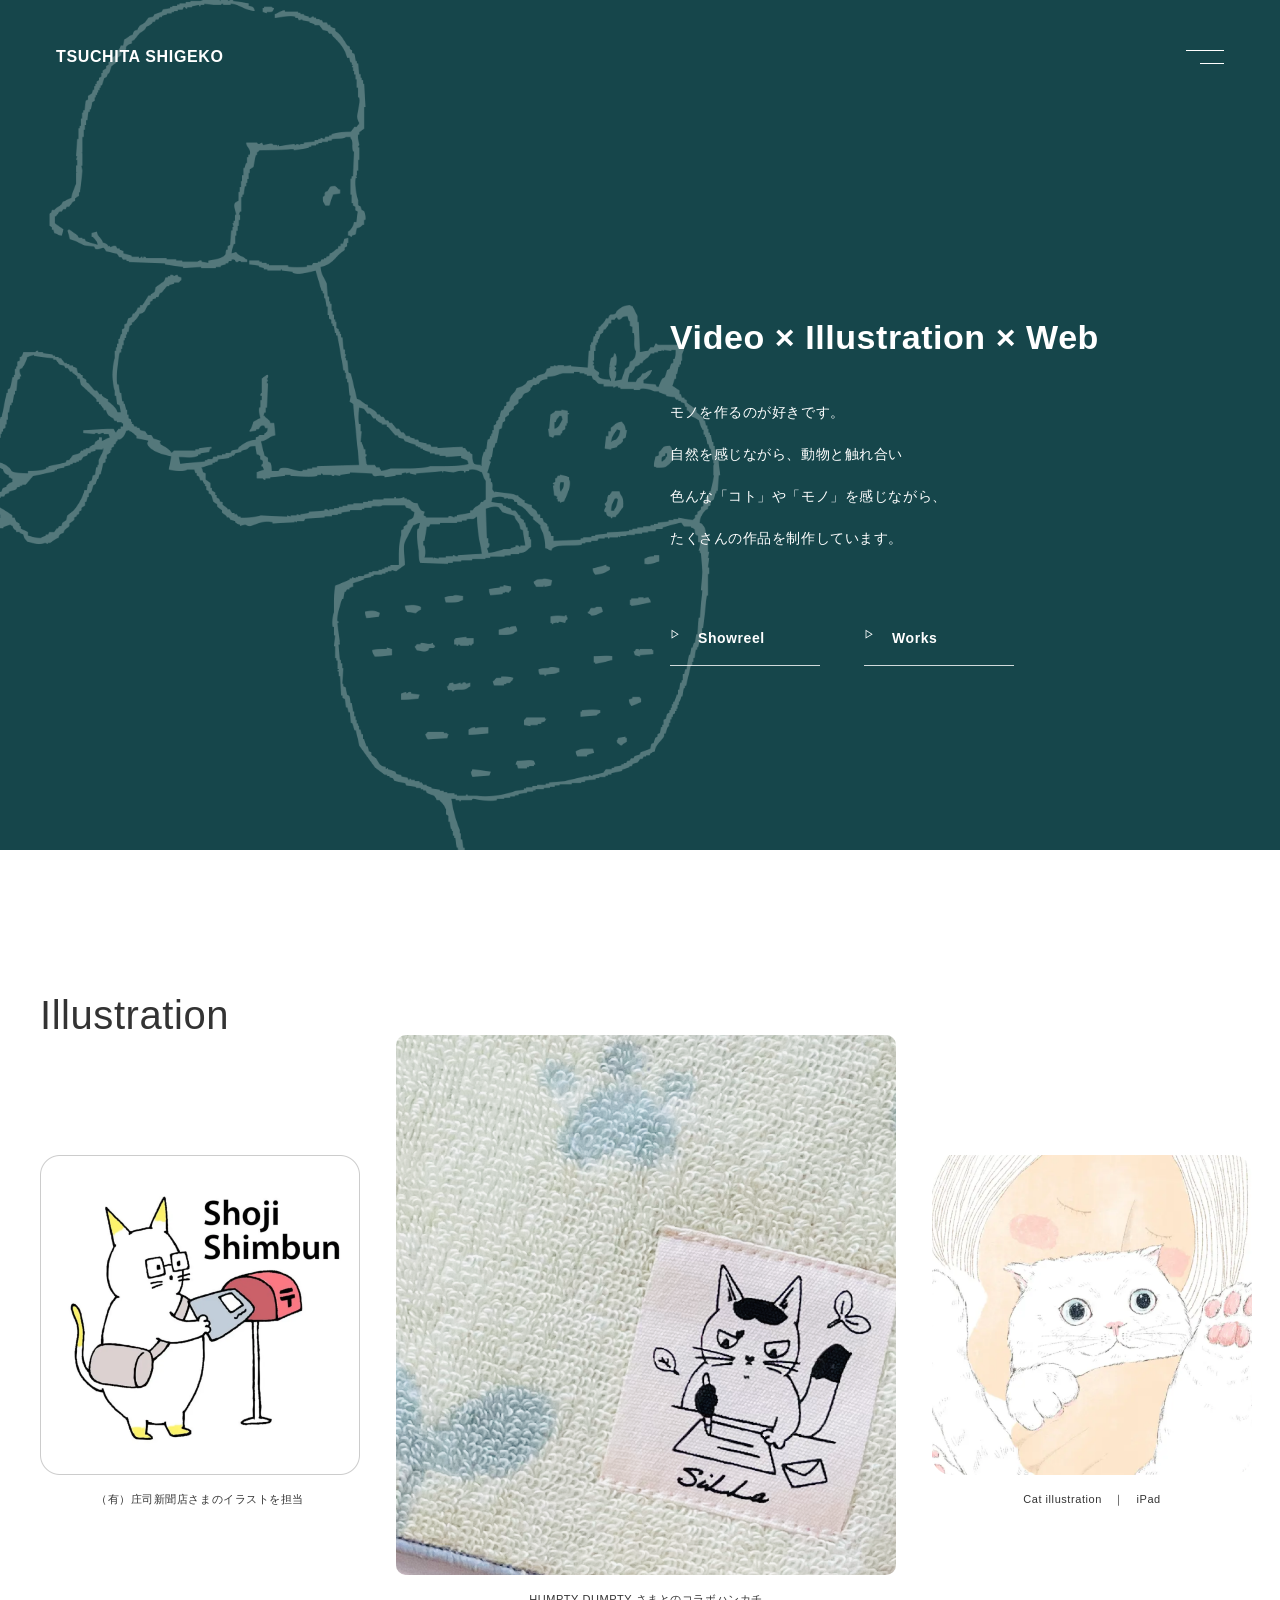
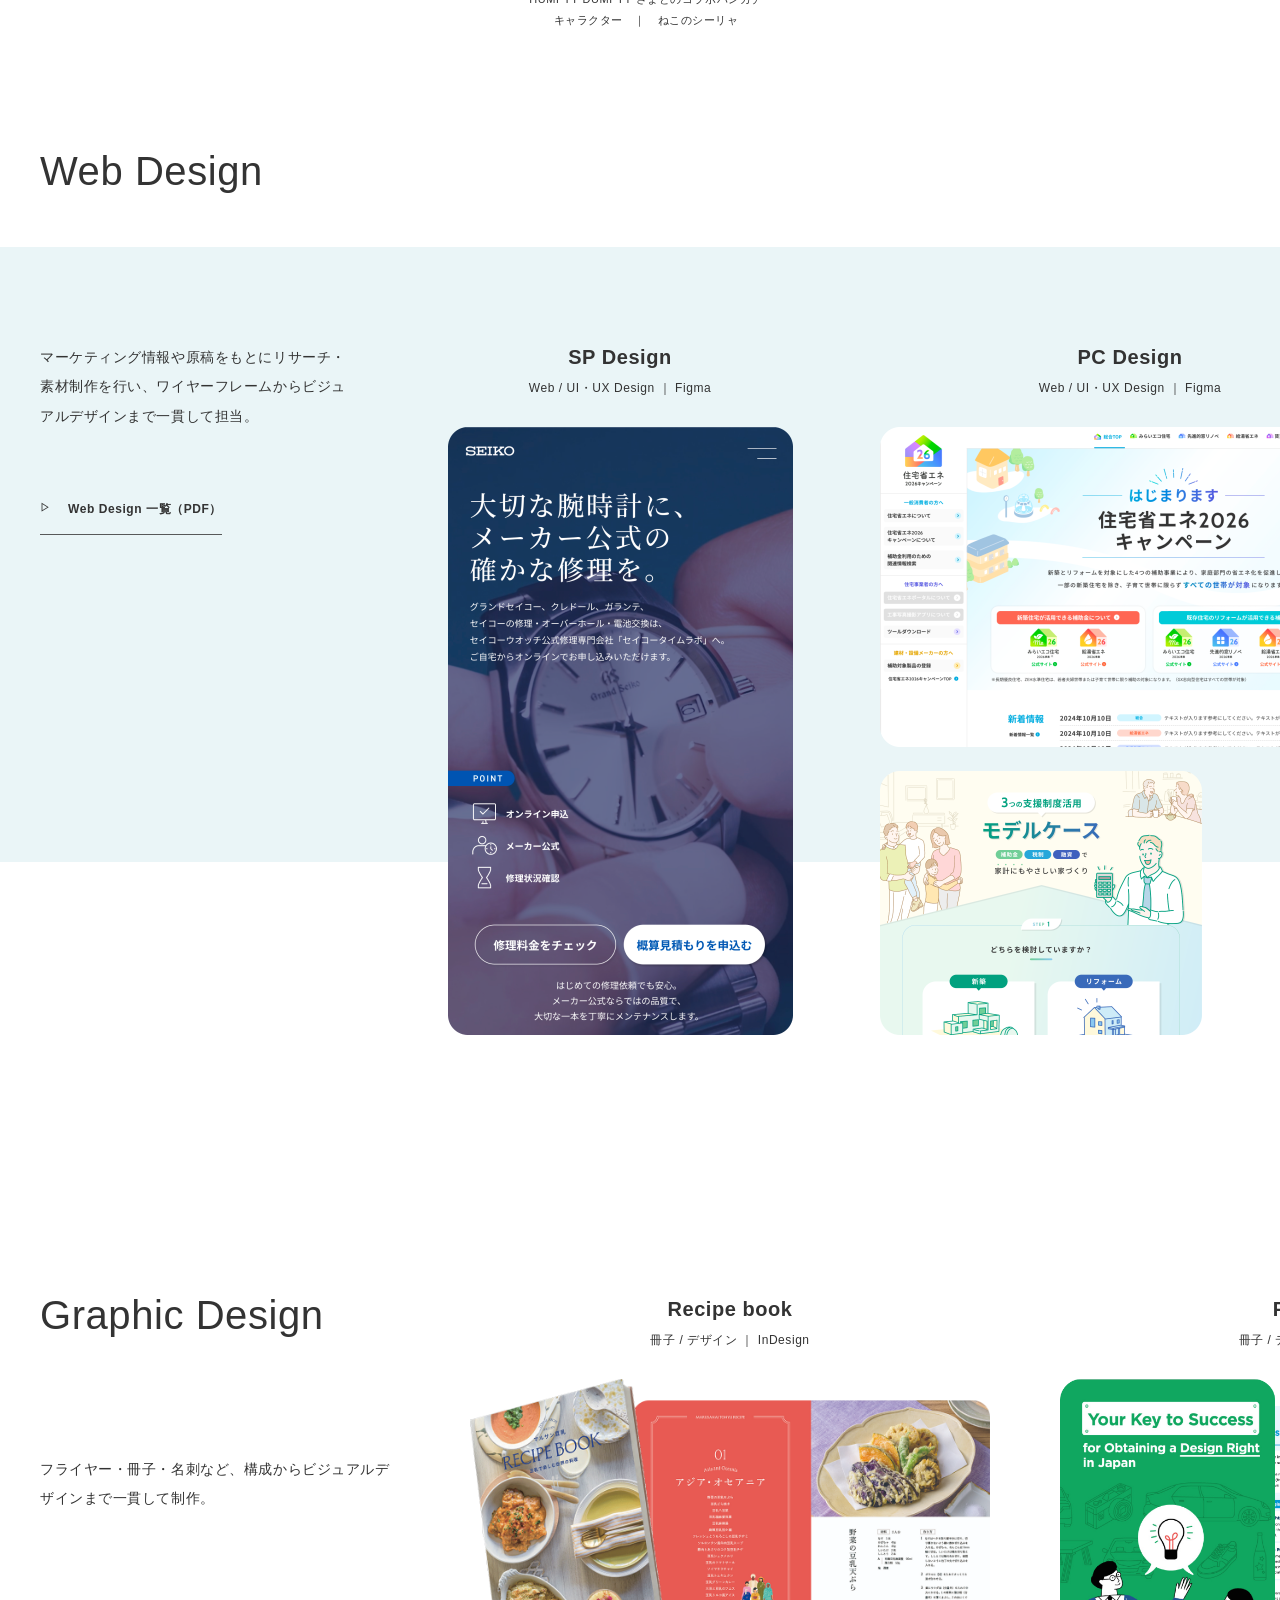
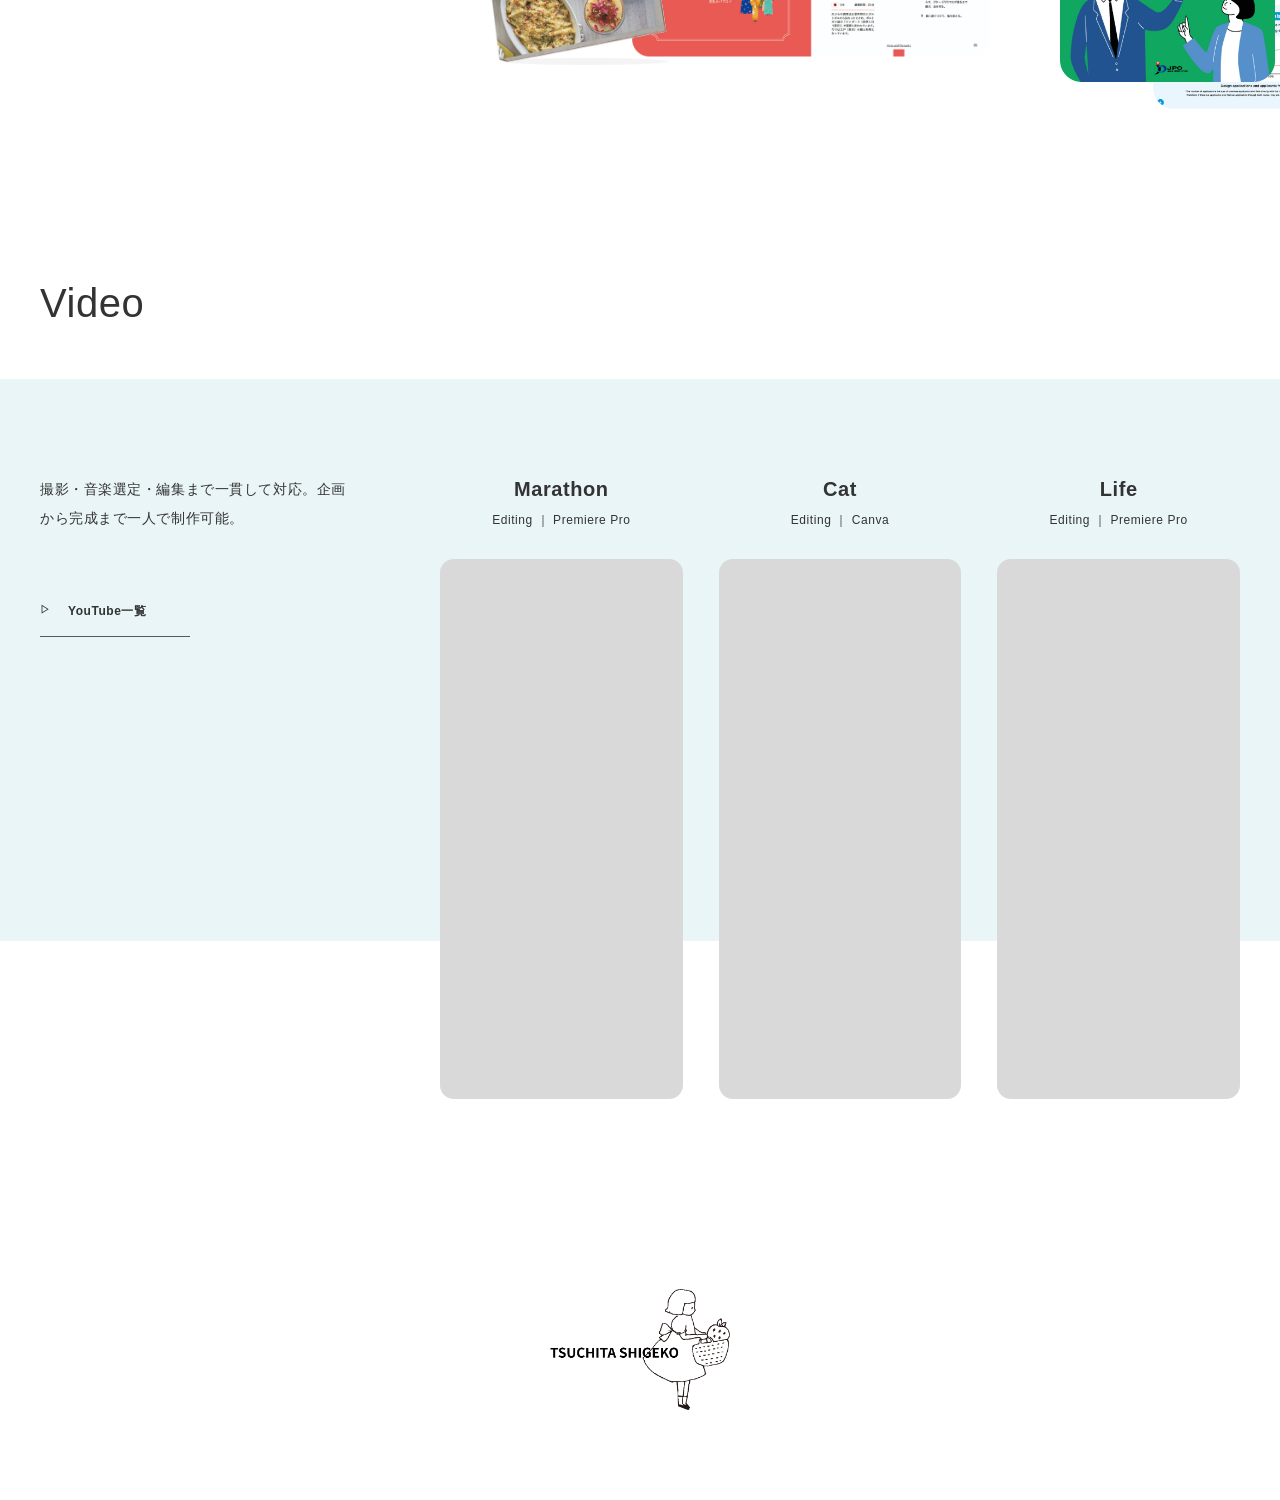
==== index.html @ 257ce5d1 "Update index.html" ====
<!doctype html>
<html lang="ja">
<head>
  <meta charset="utf-8">
  <meta name="viewport" content="width=device-width, initial-scale=1">
  <title>TSUCHITA SHIGEKO</title>
  <link rel="stylesheet" href="assets/css/style.css">
</head>
<body>
<header class="site-header">
  <a class="site-header__logo" href="index.html">TSUCHITA SHIGEKO</a>
  <button class="site-header__menu" type="button" aria-label="メニューを開く"><span></span><span></span></button>
</header>

<nav class="global-menu" aria-hidden="true">
  <button class="global-menu__close" type="button" aria-label="メニューを閉じる"></button>
  <ul class="global-menu__list">
    <li><a href="index.html">TOP</a></li>
    <li><a href="character.html">Character</a></li>
  </ul>
</nav>

<main>
  <section class="kv">
    <div class="kv__movie">
      <iframe src="https://www.youtube.com/embed/olH-cpOdniY?autoplay=1&mute=1&controls=0&playlist=olH-cpOdniY&loop=1&playsinline=1"
        title="background movie" allow="autoplay; encrypted-media; picture-in-picture" allowfullscreen loading="eager"></iframe>
    </div>
    <div class="kv__overlay"></div>
    <img class="kv__line-art" src="assets/img/top/kv-illustration.png" alt="">
    <div class="kv__content">
      <h1 class="kv__title">Video × Illustration × Web</h1>
      <p class="kv__text">モノを作るのが好きです。<br>自然を感じながら、動物と触れ合い<br>色んな「コト」や「モノ」を感じながら、<br>たくさんの作品を制作しています。</p>
      <div class="kv__links">
        <a class="text-link" href="https://youtu.be/olH-cpOdniY" target="_blank" rel="noopener">Showreel</a>
        <a class="text-link" href="#illustration">Works</a>
      </div>
    </div>
  </section>

  <section class="works works--illustration" id="illustration">
    <div class="works__inner">
      <h2 class="section-title">Illustration</h2>
      <div class="illust-slider">
        <article class="illust-card"><img src="assets/img/top/illust-01.png" alt=""><p>（有）庄司新聞店さまのイラストを担当</p></article>
        <article class="illust-card illust-card--large"><img src="assets/img/top/illust-02.png" alt=""><p>HUMPTY DUMPTY さまとのコラボハンカチ<br>キャラクター　｜　ねこのシーリャ</p></article>
        <article class="illust-card"><img src="assets/img/top/illust-03.png" alt=""><p>Cat illustration　｜　iPad</p></article>
        <article class="illust-card"><img src="assets/img/top/illust-04.png" alt=""><p>Package design　｜　アクリル絵の具</p></article>
      </div>
    </div>
  </section>

  <section class="works works--web">
    <div class="works__heading"><h2 class="section-title">Web Design</h2></div>
    <div class="works__body">
      <div class="works__body-inner works__body-inner--web">
        <div class="works__lead">
          <p>マーケティング情報や原稿をもとにリサーチ・素材制作を行い、ワイヤーフレームからビジュアルデザインまで一貫して担当。</p>
          <a class="pc text-link text-link--dark" href="assets/pdf/Portfolio.pdf" target="_blank">Web Design 一覧（PDF）</a>
        </div>
        <article class="web-card web-card--sp">
          <h3>SP Design</h3><p>Web / UI・UX Design ｜ Figma</p>
          <img src="assets/img/top/web-sp.png" alt="">
        </article>
        <article class="web-card web-card--pc">
          <h3>PC Design</h3><p>Web / UI・UX Design ｜ Figma</p>
          <img src="assets/img/top/web-pc.png" alt="">
        </article>
        <div class="sp"><a class="text-link text-link--dark" href="assets/pdf/Portfolio.pdf" target="_blank">Web Design 一覧</a></div>
      </div>
    </div>
  </section>

  <section class="works works--graphic">
    <div class="works__inner works__inner--graphic">
      <div class="works__lead">
        <h2 class="section-title">Graphic Design</h2>
        <p>フライヤー・冊子・名刺など、構成からビジュアルデザインまで一貫して制作。</p>
      </div>
      <article class="graphic-card"><h3>Recipe book</h3><p>冊子 / デザイン ｜ InDesign</p><img src="assets/img/top/graphic-01.png" alt=""></article>
      <article class="graphic-card"><h3>Pamphlet</h3><p>冊子 / デザイン ｜ Illustrator</p><img src="assets/img/top/graphic-02.png" alt=""></article>
    </div>
  </section>

  <section class="works works--video" id="video">
    <div class="works__heading"><h2 class="pc section-title">Video</h2></div>
    <div class="works__body">
      <h2 class="sp section-title">Video</h2>
      <div class="works__body-inner works__body-inner--video">
        <div class="works__lead">
          <p>撮影・音楽選定・編集まで一貫して対応。企画から完成まで一人で制作可能。</p>
          <a class="pc text-link text-link--dark" href="#">YouTube一覧</a>
        </div>
        <div class="video-slider">
          <article class="video-card"><h3>Marathon</h3><p>Editing ｜ Premiere Pro</p><iframe src="https://www.youtube.com/embed/Ekgq-7zPV-c" title="Marathon" allowfullscreen></iframe></article>
          <article class="video-card"><h3>Cat</h3><p>Editing ｜ Canva</p><iframe src="https://www.youtube.com/embed/Uhmp6E4ltWI" title="Cat" allowfullscreen></iframe></article>
          <article class="video-card"><h3>Life</h3><p>Editing ｜ Premiere Pro</p><iframe src="https://www.youtube.com/embed/oujcqgL7bvI" title="Life" allowfullscreen></iframe></article>
        </div>
        <div class="sp"><a class="text-link text-link--dark" href="https://www.youtube.com/channel/UCe-GQtwEpo4TZa8HiFABtzA" target="_blank">YouTube一覧</a></div>
      </div>
    </div>
  </section>
</main>

<footer class="site-footer"><img src="assets/img/top/footer-logo.png" alt="TSUCHITA SHIGEKO"></footer>
<script src="assets/js/main.js"></script>
</body>
</html>
---- assets/css/style.css ----
@charset "UTF-8";

:root {
  --deep: #17474c;
  --pale: #eaf5f7;
  --blue: #5c72bd;
  --text: #333;
  --font: "Helvetica Neue", Arial, "Hiragino Sans", "Yu Gothic", sans-serif;
}

h1, h2 {font-weight: 500;}
* { box-sizing: border-box; }
html { scroll-behavior: smooth; }
body { margin: 0; color: var(--text); font-family: var(--font); font-size: 14px; line-height: 1.9; letter-spacing: .04em; background: #fff; }
a { color: inherit; text-decoration: none; }
img { display: block; max-width: 100%; height: auto; }
.sp {display: none;}
br.sp {display: block;}

.site-header { position: fixed; z-index: 50; top: 42px; left: 56px; right: 56px; display: flex; justify-content: space-between; align-items: center; color: #fff; }
.site-header--dark { color: #111; }
.site-header__logo { font-weight: 700; font-size: 16px; letter-spacing: .04em; }
.site-header__menu { width: 38px; height: 22px; border: 0; padding: 0; background: transparent; color: inherit; cursor: pointer; }
.site-header__menu span { display: block; height: 1px; margin-left: auto; background: currentColor; }
.site-header__menu span:first-child { width: 38px; }
.site-header__menu span:last-child { width: 24px; margin-top: 12px; }

.global-menu { position: fixed; z-index: 100; inset: 0 0 0 auto; width: 360px; padding: 128px 0 0 78px; color: #fff; background: rgba(23,71,76,.92); transform: translateX(100%); transition: transform .35s ease; }
.global-menu.is-open { transform: translateX(0); }
.global-menu__close { position: absolute; top: 46px; right: 58px; width: 56px; height: 56px; border: 0; background: transparent; cursor: pointer; }
.global-menu__close::before, .global-menu__close::after { content: ""; position: absolute; top: 27px; left: 0; width: 70px; height: 1px; background: #fff; }
.global-menu__close::before { transform: rotate(45deg); }
.global-menu__close::after { transform: rotate(-45deg); }
.global-menu__list { list-style: none; padding: 0; margin: 0; }
.global-menu__list a { display: block; margin-bottom: 28px; font-size: 28px; font-weight: 700; }

/* TOP */
.kv { position: relative; height: 850px; overflow: hidden; color: #fff; background: var(--deep); }
.kv__movie, .kv__movie iframe { position: absolute; inset: 0; width: 100%; height: 100%; }
.kv__movie iframe { pointer-events: none; border: 0; transform: scale(1.18); }
.kv__overlay { position: absolute; inset: 0; background: rgba(23,71,76,.6); }
.kv__line-art { position: absolute; left: 0; top: 0; width: 57%; opacity: .68; }
.kv__content { position: absolute; top: 315px; right: 180px; width: 430px; }
.kv__title { margin: 0 0 32px; font-size: 34px; line-height: 1.3; font-weight: 700; }
.kv__text { margin: 0 0 66px; line-height: 3; }
.kv__links { display: flex; gap: 44px; }

.text-link { position: relative; display: inline-block; min-width: 150px; padding: 0 0 14px 28px; font-weight: 700; }
.text-link::before { content: "▷"; position: absolute; left: 0; top: 0; font-size: 10px; }
.text-link::after { content: ""; position: absolute; left: 0; bottom: 0; width: 100%; height: 1px; background: currentColor; opacity: .8; }
.text-link--dark { color: #333; font-size: 12px; }

.works__inner, .works__heading, .works__body-inner { width: min(1360px, calc(100% - 80px)); margin: 0 auto; }
.works--illustration { padding: 145px 0 120px; }
.section-title { margin: 0; font-size: 40px; line-height: 1; font-weight: 500;}
.illust-slider { display: grid; grid-template-columns: 320px 500px 320px 320px; gap: 36px; align-items: center; }
.illust-card img { width: 100%; border-radius: 10px; }
.illust-card p { margin: 14px 0 0; font-size: 11px; text-align: center; }
.illust-card--large img { aspect-ratio: 1 / 1.08; object-fit: cover; }

.works--web, .works--video { padding: 0 0 120px; background: #fff; }
.works__heading { padding-bottom: 56px; }
.works__heading .section-title { margin: 0; text-align: left; }
.works--web .works__body, .works--video .works__body { background: linear-gradient(to bottom, var(--pale) 0 78%, #fff 78% 100%); padding: 96px 0 0; }
.works__body-inner--web { display: grid; grid-template-columns: 320px 360px 500px; gap: 80px; align-items: start; }
.works__body-inner--video { display: grid; grid-template-columns: 320px 1fr; gap: 80px; align-items: start; }
.works__lead p { margin: 0 0 64px; font-size: 14px; line-height: 2.1; }
.web-card, .video-card, .graphic-card { text-align: center; }
.web-card h3, .video-card h3, .graphic-card h3 { margin: 0 0 8px; font-size: 20px; line-height: 1.4; }
.web-card p, .video-card p, .graphic-card p { margin: 0 0 30px; font-size: 12px; line-height: 1.5; }
.web-card img { display: block; margin: 0 auto; border-radius: 10px; }
.web-card--sp img { width: 345px; }
.web-card--pc img { width: 520px; }

.works--graphic { padding: 140px 0 140px; background: #fff; }
.works__inner--graphic { display: grid; grid-template-columns: 360px 520px 520px; gap: 70px; align-items: start; }
.works--graphic .works__lead .section-title { margin: 0 0 120px; text-align: left; }
.graphic-card img { width: 520px; margin: 0 auto 34px; }

.video-slider { display: grid; grid-template-columns: repeat(3, 1fr); gap: 36px; }
.video-card iframe { display: block; width: 100%; height: 540px; border: 0; border-radius: 14px; background: #d9d9d9; }
.site-footer { padding: 70px 0 90px; text-align: center; }
.site-footer img { width: 180px; margin: 0 auto; }

/* CHARACTER */
.character-hero { width: 100%; background: var(--pale); border-radius: 0 0 56px 56px; overflow: hidden; }
.character-hero__inner { position: relative; width: min(1360px, calc(100% - 80px)); height: 880px; margin: 0 auto; }
.character-hero__title { position: absolute; left: 20%; top: 255px; z-index: 2; color: #5c72bd; }
.character-hero__jp { margin: 0; font-size: 70px; line-height: 1.15; font-weight: 500; letter-spacing: .12em; }
.character-hero__en { margin: 26px 0 0; font-size: 12px; letter-spacing: .5em; }
.character-hero__image { position: absolute; right: 12%; bottom: 130px; width: min(625px, 52vw); max-width: none; }

.breadcrumb { width: min(1360px, calc(100% - 160px)); margin: 22px auto 96px; font-size: 10px; color: #6b7fc6; }
.breadcrumb a::after { content: "/"; margin: 0 12px; color: #aaa; }

.character-section__inner { position: relative; width: min(1040px, calc(100% - 160px)); margin: 0 auto; }
.character-section__heading span, .character-story span { display: block; margin-bottom: 28px; color: #5f74c5; font-size: 13px; font-weight: 700; letter-spacing: .26em;}
.character-section__heading h1, .character-section__heading h2, .character-story h2 { margin: 0; font-size: 44px; line-height: 1.5; }

.character-section--coffee { position: relative; padding: 0; background: linear-gradient(to bottom, #fff 0 300px, var(--pale) 300px 100%); border-radius: 0 0 0 56px; }
.character-section--coffee .character-section__inner { display: grid; grid-template-columns: 260px 1fr 160px; column-gap: 40px; align-items: start; }
.character-section--coffee .character-section__heading { grid-column: 1 / 2; }
.character-section--coffee .character-section__body { grid-column: 2 / 3; margin: 54px 0 0; font-size: 12px; }
.character-section__mini { grid-column: 3 / 4; width: 130px; margin-top: 24px; }
.character-movie { grid-column: 2 / 3; width: 100%; height: 330px; margin-top: 52px; background: #d9d9d9; }
.character-movie iframe { display: block; width: 100%; height: 100%; border: 0; }
.character-section--coffee::before, .character-section--coffee::after { content: ""; position: absolute; z-index: 1; background-repeat: no-repeat; background-size: contain; background-position: center; pointer-events: none; }
.character-section--coffee::before { left: calc(50% - 520px); top: 510px; width: 150px; height: 220px; background-image: url("../img/character/picture-book-left.png"); }
.character-section--coffee::after { right: calc(50% - 520px); top: 390px; width: 180px; height: 180px; background-image: url("../img/character/picture-book-right.png"); }
.button-row { grid-column: 2 / 3; display: flex; gap: 14px; justify-content: center; margin-top: 50px; }
.button { display: inline-flex; justify-content: center; align-items: center; min-width: 200px; height: 50px; border-radius: 30px; background: var(--blue); color: #fff; font-size: 18px; font-weight: 700; }
.button--outline { background: #fff; border: 1px solid var(--blue); color: var(--blue); }
.sns-grid { grid-column: 1 / 4; display: flex; justify-content: center; gap: 26px; margin-top: 116px; padding-bottom: 110px; }
.sns-grid a { width: 150px; }
.sns-grid span { display: block; margin-bottom: 8px; color: #5f74c5; font-size: 11px; font-weight: 700; }
.sns-grid img { border-radius: 8px; }

.character-section--product { width: 100%; padding: 220px 0 0; background: linear-gradient(to bottom, var(--pale) 0 75%, #fff 75% 100%); border-radius: 56px 0 0 56px; overflow: hidden; }
.character-section__inner--product { width: min(1360px, calc(100% - 80px)); max-width: none; display: grid; grid-template-columns: 260px 300px minmax(520px, 1fr); column-gap: 56px; align-items: start; }
.character-section--product .character-section__heading { grid-column: 1 / 2; }
.character-section--product .character-section__body { grid-column: 2 / 3; margin: 54px 0 0; font-size: 16px; line-height: 2.35;}
.product-main { grid-column: 3 / 4; grid-row: 1 / 5; width: calc(80% + 40px); max-width: none; justify-self: end; border-radius: 16px 0 0 16px; }
.product-thumbs { grid-column: 1 / 3; display: flex; gap: 28px; margin-top: 82px; }
.product-thumbs img { width: 300px; border-radius: 14px; }
.character-section--product .button { grid-column: 1 / 3; justify-self: center; margin-top: 36px; }

.character-story { width: 100%; padding: 250px 0 0; overflow: hidden; }
.character-story__inner { width: min(1020px, calc(100% - 160px)); margin: 0 auto; display: grid; grid-template-columns: 1fr 520px; gap: 60px; align-items: center; }
.character-story h3 { margin: 80px 0 10px; color: #5f74c5; font-size: 22px; line-height: 1.8; letter-spacing: 0.2em; font-weight: 500;}
.character-story p { font-size: 16px; line-height: 2.5; letter-spacing: 0.1em; font-weight: 300;}
.story-gallery { width: calc(100% - 48px); margin: 260px auto 0; display: grid; grid-template-columns: repeat(2, 1fr); gap: 18px; }
.story-gallery__item--calendar, .story-gallery__item--bag { grid-column: auto; grid-row: auto; border-radius: 14px; }
.story-gallery__item--bread { grid-column: 1 / 3; grid-row: auto; border-radius: 0; }
.story-gallery__item--cafe { grid-column: 1 / 3; grid-row: auto; border-radius: 0 14px 14px 0; }
.story-bottom { width: calc(100% - 48px); margin: -20px auto 0; padding: 88px 0 70px; background: var(--pale); }
.story-bottom img { width: 120px; }

@media (max-width: 767px) {
  .sp {
    display: block;
    width: 44%;
    margin: 0 auto;
  }
  br.sp {
    display: none;
  }
  .pc {display: none;}
  body { font-size: 13px; }
  .site-header { top: 24px; left: 20px; right: 20px; }
  .site-header__logo { font-size: 10px; }
  .site-header__menu { width: 24px; }
  .site-header__menu span:first-child { width: 24px; }
  .site-header__menu span:last-child { width: 16px; margin-top: 8px; }
  .global-menu { width: 100%; padding: 120px 0 0 42px; background: #789899; }
  .global-menu__close { top: 24px; right: 32px; }

  .kv { height: 568px; }
  .kv__movie iframe { transform: scale(2.8); }
  .kv__line-art { top: auto; bottom: -50px; left: 0px; width: 50%; }
  .kv__content { top: 140px; right: 0; left: 0px; width: calc(100% - 80px); margin: 0 auto;}
  .kv__title { font-size: 19px; margin-bottom: 26px; text-align: center;}
  .kv__text { font-size: 11px; line-height: 2.6; margin-bottom: 26px; text-align: center;}
  .kv__links { gap: 36px; }
  .text-link { width: 100%; font-size: 14px; margin: 0 auto;}
  .text-link::after { width: 100%; }
  .text-link::before { content: "▷"; position: absolute; left: 0; top: 6px; font-size: 10px; }
  .kv__links .text-link { width: 90%; }

  .works__inner, .works__heading, .works__body-inner { width: calc(100% - 48px); }
  .works__heading {padding-bottom: 26px;}
  .works--illustration { padding: 70px 0 80px; }
  .section-title { margin-bottom: 42px; font-size: 32px; text-align: center; }
  .illust-slider, .video-slider { display: flex; gap: 20px; overflow-x: auto; scroll-snap-type: x mandatory; padding-bottom: 50px; }
  .illust-card, .video-card { flex: 0 0 170px; scroll-snap-align: center; }
  .illust-card--large { flex-basis: 250px; }
  .works--web, .works--video { padding: 0 0 10px; }
  .works--web .works__body, .works--video .works__body { background: var(--pale); padding: 40px 0 70px; }
  .works__body-inner--web, .works__body-inner--video, .works__inner--graphic { display: block; }
  .works__heading .section-title, .works--graphic .works__lead .section-title { text-align: center; }
  .works--graphic .works__lead .section-title {margin:0 0 28px 0px;}
  .works--graphic { padding: 80px 0 60px;}
  .works__lead { text-align: center; margin-bottom: 42px; }
  .works__lead p, .works works--graphic .works__lead p { width: 90%; margin: 0 auto 50px; text-align: left; font-size: 14px; font-weight: 300;}
  .web-card, .graphic-card { margin-bottom: 46px; }
  .web-card p, .video-card p, .graphic-card p { margin: 0 0 20px;}
  .web-card h3, .video-card h3 { font-size: 20px; }
  .web-card p, .video-card p { margin-bottom: 20px; font-size: 14px; }
  .web-card--sp img, .web-card--pc img, .graphic-card img { width: min(300px, 100%); }
  .video-card iframe { height: 300px; }
  .site-footer { padding: 20px 0; }

  .character-hero { border-radius: 0 0 24px 24px; }
  .character-hero__inner { width: 100%; height: 400px; padding: 72px 22px 28px; }
  .character-hero__title { left: 10%; top: 130px; }
  .character-hero__jp { font-size: 34px; }
  .character-hero__en { margin-top: 14px; font-size: 8px; }
  .character-hero__image { right: 6%; bottom: 36px; width: 70%; }
  .breadcrumb { display: none; }

  .character-section__inner, .character-story__inner { width: calc(100% - 48px); }
  .character-section--coffee { padding: 66px 0 0; background: linear-gradient(to bottom, #fff 0 320px, var(--pale) 320px 100%); border-radius: 0 0 0 26px; }
  .character-section--coffee .character-section__inner { display: block; }
  .character-section--coffee::before, .character-section--coffee::after, .character-section__mini { display: none; }
  .character-section__heading h1, .character-section__heading h2, .character-story h2 { font-size: 44px; line-height: 1.25; letter-spacing: .08em;}
  .character-section--coffee .character-section__body { margin: 24px 0 30px; }
  .character-movie { width: 100%; height: 210px; margin-top: 28px; }
  .button-row { margin-top: 18px; }
  .sns-grid { display: grid; grid-template-columns: repeat(2, 1fr); gap: 18px; margin-top: 62px; padding-bottom: 70px; }
  .sns-grid a { width: auto; }

  .character-section--product {padding: 0; border-radius: 0 0 0px 26px; background: linear-gradient(to bottom, var(--pale) 0 80%, #fff 80% 100%); }
  .character-section--product .button {display: block; margin: 30px auto; text-align: center; line-height: 50px; width: 70%;}
  .character-section__inner--product { width: calc(100% - 48px); display: block; }
  .product-main { width: calc(90% + 24px); margin: 28px -40px 24px auto; border-radius: 14px 0 0 14px; }
  .product-thumbs { display: grid; grid-template-columns: repeat(2, 1fr); gap: 16px; margin-top: 24px; }
  .product-thumbs img { width: 100%; }

  .character-story { padding-top: 80px; }
  .character-story h3 { font-size: 16px; margin: 40px 0 10px;}
  .character-story p { font-size: 13px; line-height: 2.5; letter-spacing: 0.1em; font-weight: 300;}
  .character-story__inner { display: block; }
  .character-story__inner img { margin-top: 40px; }
  .story-gallery { width: calc(85% - 48px); margin: 60px auto 0; display: grid; grid-template-columns: repeat(2, 1fr); gap: 18px; }
  .story-gallery__item--calendar, .story-gallery__item--bag { grid-column: auto; grid-row: auto; border-radius: 14px; }
  .story-gallery__item--bread { grid-column: 1 / 3; grid-row: auto; border-radius: 0; }
  .story-gallery__item--cafe { grid-column: 1 / 3; grid-row: auto; border-radius: 0 14px 14px 0; }
  .story-bottom { width: calc(100% - 48px); margin: 60px auto 0 auto; padding: 10px 0 10px; background: var(--pale); }
  .story-bottom img { width: 160px; }
}


/* =========================================================
   PICTURE BOOK FULL FIX - MUST BE AT END
   grid不使用 / PC指定：動画910px・左240px・右300px・上260px
   ========================================================= */

.character-section--coffee {
  position: relative !important;
  padding: 0 !important;
  background: linear-gradient(to bottom, #fff 0 480px, var(--pale) 480px 100%) !important;
  overflow: hidden !important;
  border-radius: 0 !important;
}

.picture-book {
  position: relative;
  width: 100%;
  min-height: 1010px;
}

.picture-book__head {
  position: relative;
  width: min(1120px, calc(100% - 80px));
  height: 290px;
  margin: 0 auto;
}

.picture-book__title-block {
  position: absolute;
  left: 0;
  top: 0;
}

.picture-book__label {
  display: block;
  margin-bottom: 38px;
  color: #5f74c5;
  font-size: 13px;
  font-weight: 700;
  line-height: 1;
  letter-spacing: .26em;
}

.picture-book__title {
  margin: 0;
  font-size: 44px;
  line-height: 1.25;
  letter-spacing: .08em;
}

.picture-book__text {
  position: absolute;
  left: 340px;
  top: 62px;
  margin: 0;
  font-size: 16px;
  line-height: 2.35;
  letter-spacing: .06em;
}

.picture-book__mini {
  position: absolute;
  right: 0;
  top: -72px;
  width: 260px;
  max-width: none;
}

.picture-book__body {
  position: relative;
  width: 100%;
  height: 610px;
}

.picture-book__movie {
  position: absolute;
  left: 50%;
  top: 0;
  width: 910px;
  height: 500px;
  transform: translateX(-50%);
  background: #d9d9d9;
  z-index: 2;
}

.picture-book__movie iframe {
  display: block;
  width: 100%;
  height: 100%;
  border: 0;
  background: #d9d9d9;
}

.picture-book__cover {
  position: absolute;
  left: calc(45% - 675px);
  top: 330px;
  width: 240px;
  max-width: none;
  z-index: 3;
  border-radius: 10px;
}

.picture-book__image {
  position: absolute;
  left: calc(50% + 530px);
  top: 88px;
  width: 300px;
  max-width: none;
  z-index: 3;
  border-radius: 10px;
}

.picture-book__buttons {
  position: absolute;
  left: 50%;
  top: 550px;
  display: flex;
  justify-content: center;
  gap: 18px;
  transform: translateX(-50%);
  z-index: 4;
}

.picture-book .sns-grid {
  display: flex;
  justify-content: center;
  gap: 26px;
  margin: 210px auto 0;
  padding-bottom: 0px;
}

.picture-book .sns-grid a {
  width: 300px;
}

.picture-book .sns-grid span {
  display: block;
  margin-bottom: 8px;
  color: #5f74c5;
  font-size: 11px;
  font-weight: 700;
}

.picture-book .sns-grid img {
  border-radius: 8px;
}

/* old parts hidden */
.character-section--coffee::before,
.character-section--coffee::after,
.character-section__mini,
.character-movie {
  display: none !important;
}

@media (max-width: 767px) {
  
  .character-section--coffee {
    background: linear-gradient(to bottom, #fff 0 390px, var(--pale) 390px 100%) !important;
  }
  
  .picture-book {
    min-height: auto;
    padding: 66px 0 0;
  }

  .picture-book__head {
    width: calc(100% - 48px);
    height: auto;
    margin: 0 auto;
  }

  .picture-book__title-block,
  .picture-book__text,
  .picture-book__mini {
    position: static;
  }

  .picture-book__label, .character-section__heading span, .character-story span {
    margin-bottom: 20px;
    font-size: 10px;
  }

  .picture-book__title, .character-section__heading h1, .character-section__heading h2, .character-story h2 {
    font-size: 24px;
  }

  .picture-book__text {
    margin-top: 30px;
    font-size: 13px;
    line-height: 2.1;
    font-weight: 300;
  }
  
  .character-section--product .character-section__body {
    margin-top: 30px;
    font-size: 13px;
    line-height: 2.1;
    font-weight: 300;
  }
  
  .picture-book__mini {
    display: none;
  }

  .picture-book__body {
    width: calc(96% - 48px);
    height: auto;
    margin: 30px auto 0;
  }

  .picture-book__cover,
  .picture-book__image {
    display: none;
  }

  .picture-book__movie {
    position: relative;
    left: auto;
    top: auto;
    width: 100%;
    height: 210px;
    transform: none;
  }

  .picture-book__buttons {
    position: relative;
    left: auto;
    top: auto;
    margin-top: 30px;
    transform: none;
  }
  .picture-book__buttons .button {
    min-width:160px;
    font-size: 16px;
  }

  .picture-book .sns-grid {
    width: calc(100% - 48px);
    display: grid;
    grid-template-columns: repeat(2, 1fr);
    gap: 18px;
    margin-top: 100px;
    padding-bottom: 100px;
  }

  .picture-book .sns-grid a {
    width: auto;
  }
}
/* =========================================================
   FINAL GALLERY FIX
   PC: gridを使わずabsolute配置で複雑なレイアウトに対応
   SP: sp-gallery.png 1枚画像のみ表示
   ========================================================= */

.story-gallery {
  position: relative;
  width: min(1560px, calc(100% - 70px));
  height: 980px;
  margin: 240px auto 0;
  display: block;
}

.story-gallery__item {
  position: absolute;
  display: block;
  width: auto;
  max-width: none;
}

.story-gallery__item--calendar {
  left: 95px;
  top: 0;
  width: 270px;
  border-radius: 16px;
}

.story-gallery__item--bag {
  left: 425px;
  top: 115px;
  width: 270px;
  border-radius: 16px;
}

.story-gallery__item--bread {
  right: -40px;
  top: 100px;
  width: 720px;
  border-radius: 0;
}

.story-gallery__item--cafe {
  left: -40px;
  top: 525px;
  width: 560px;
  border-radius: 0 16px 16px 0;
}

.story-bottom {
  width: 100%;
  margin: -160px auto 0;
  padding: 190px 0 40px;
  background: var(--pale);
  text-align: center;
}

.story-bottom img {
  width: 130px;
  margin: 0 auto;
}

.story-gallery-sp {
  display: none;
}

@media (max-width: 767px) {
  .story-gallery--pc {
    display: none;
  }
  .story-gallery-sp {
    display: block;
    width: 100%;
    margin: 60px auto 0;
  }
  .story-gallery-sp img {
    display: block;
    width: 100%;
    height: auto;
  }
  .story-bottom img {
    width: 120px;
  }
}
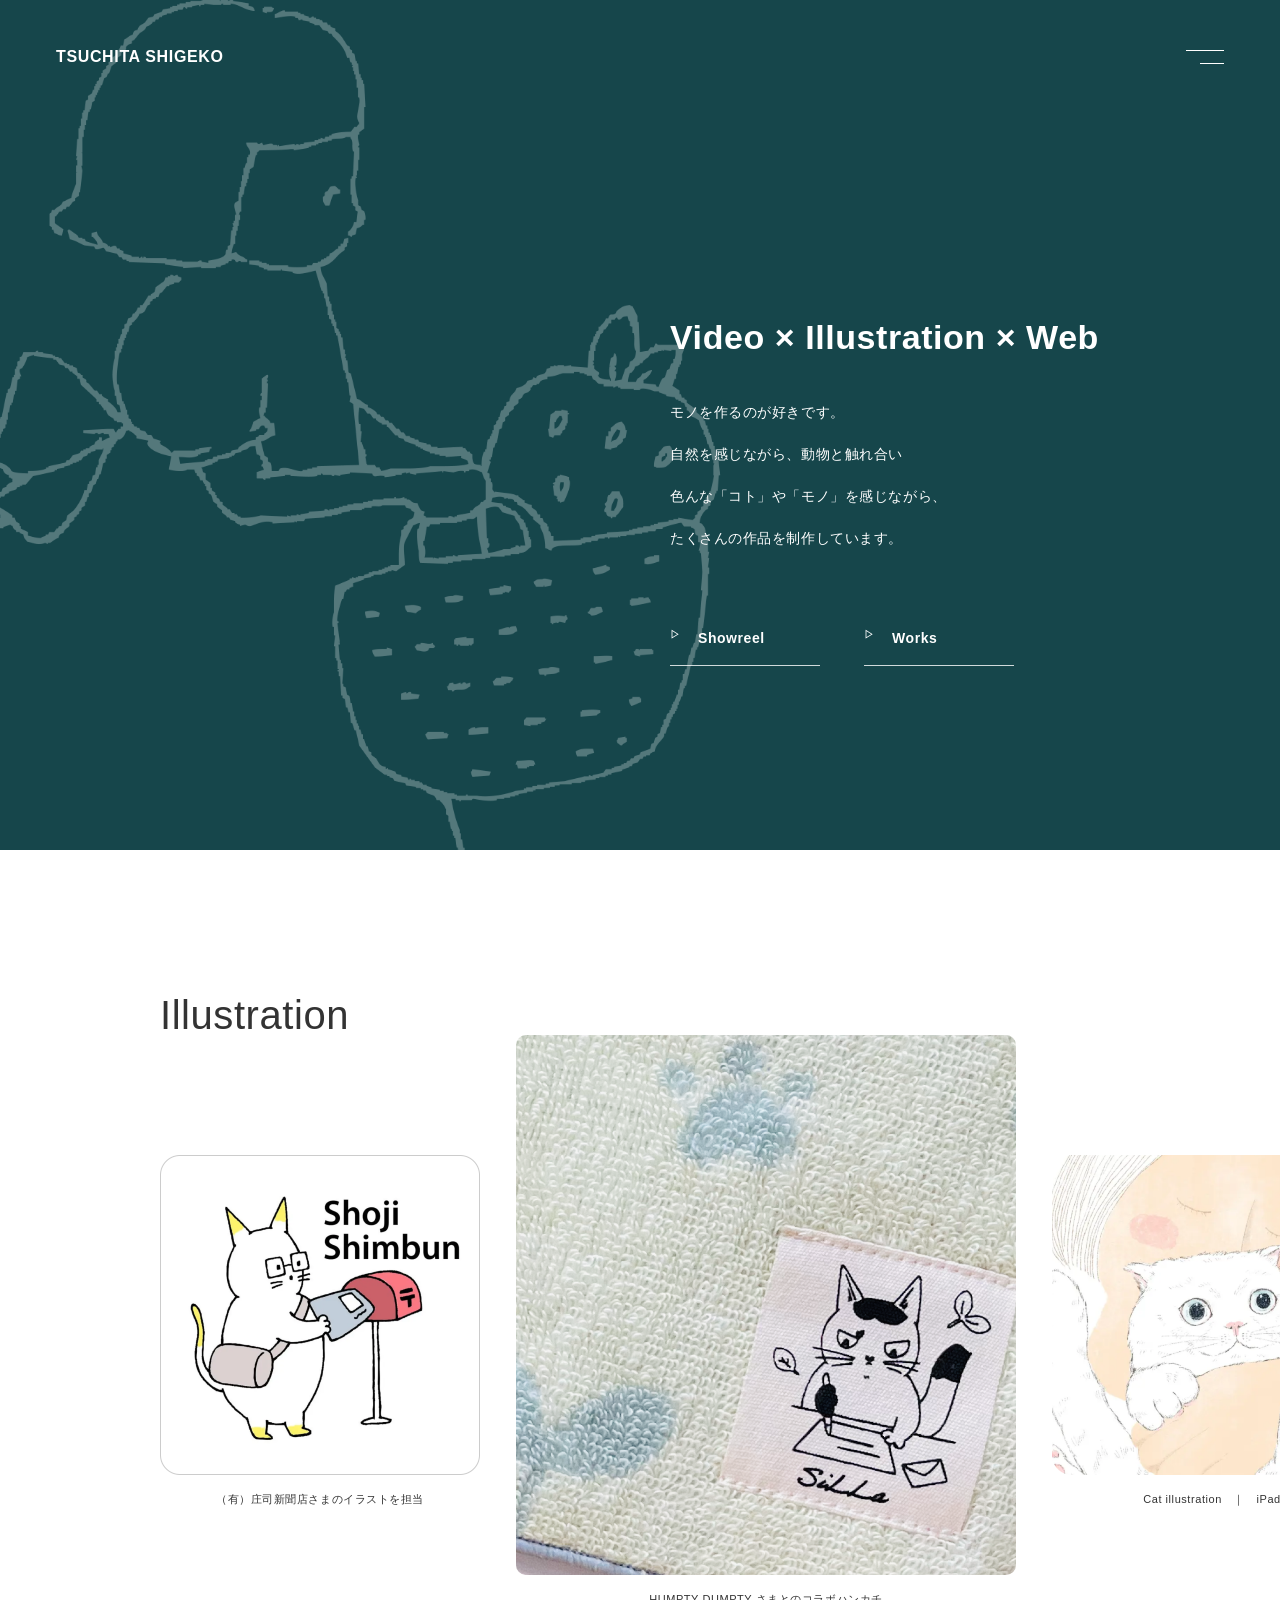
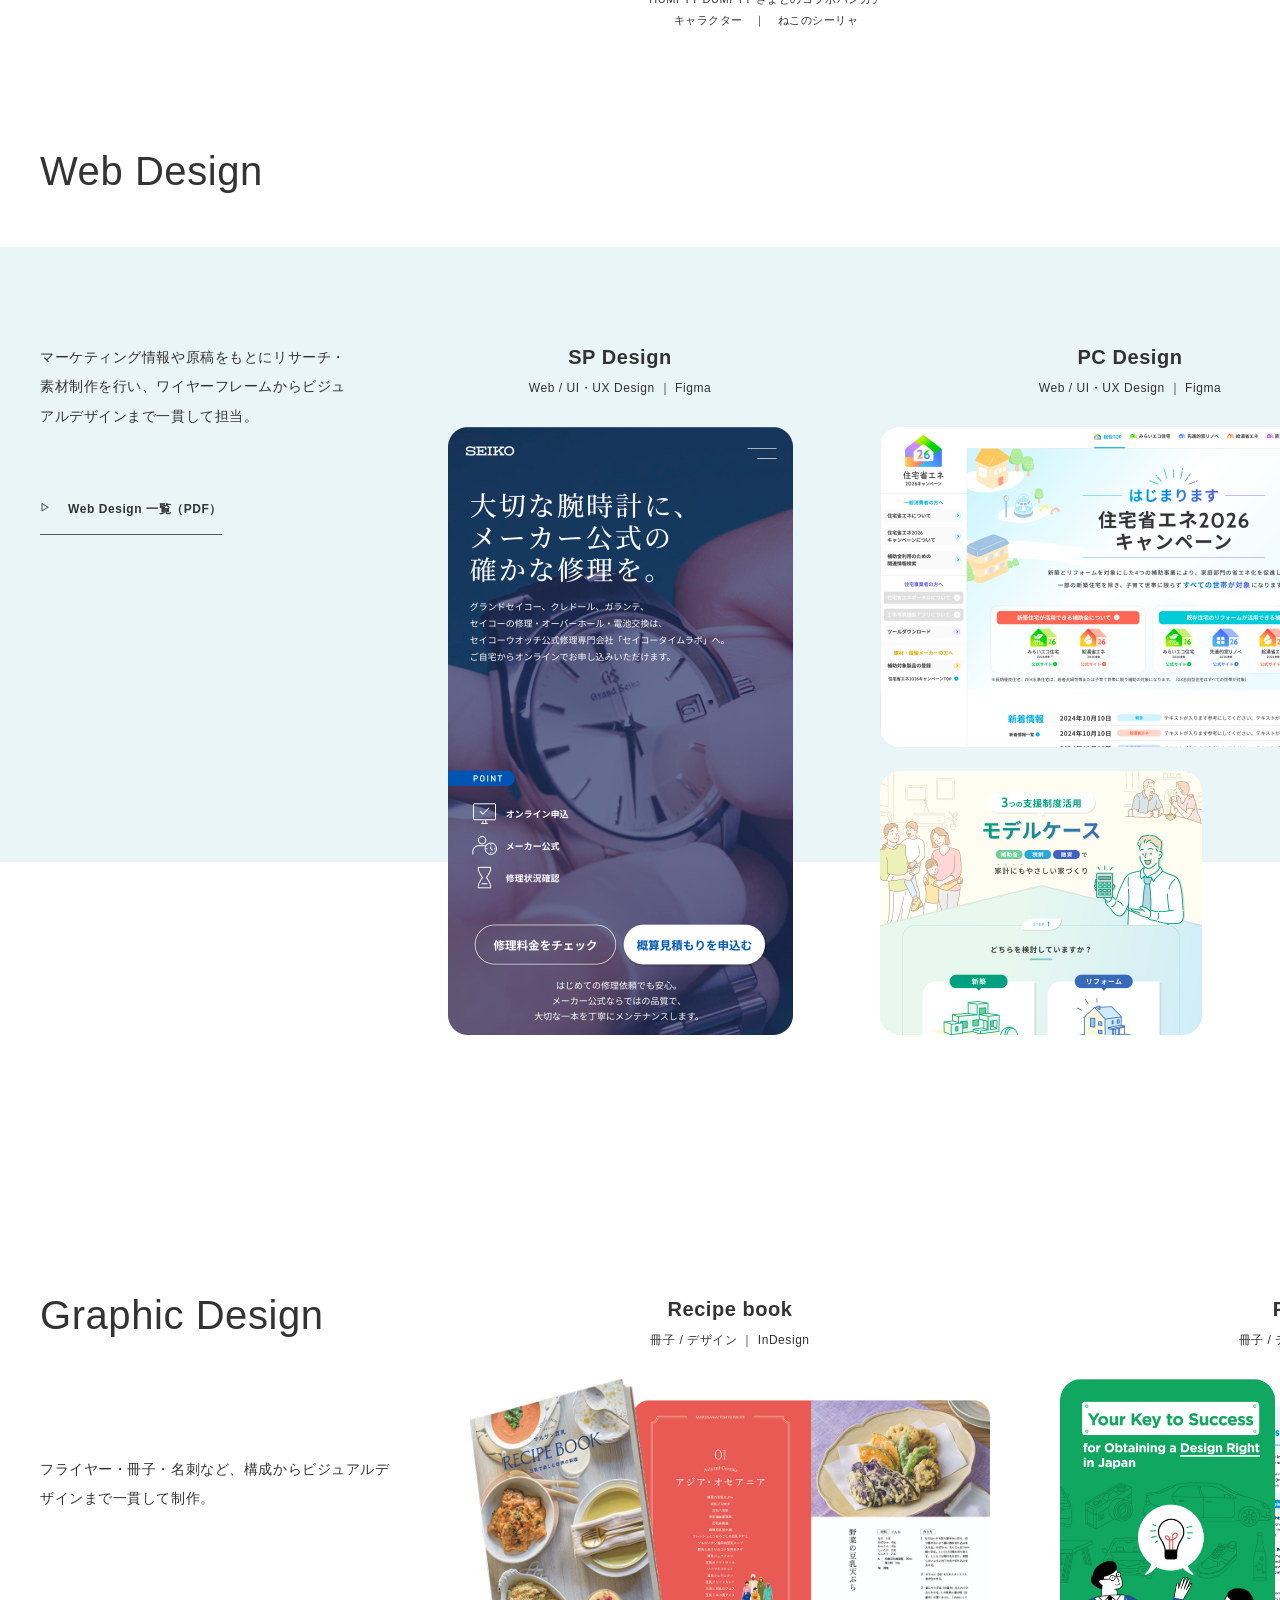
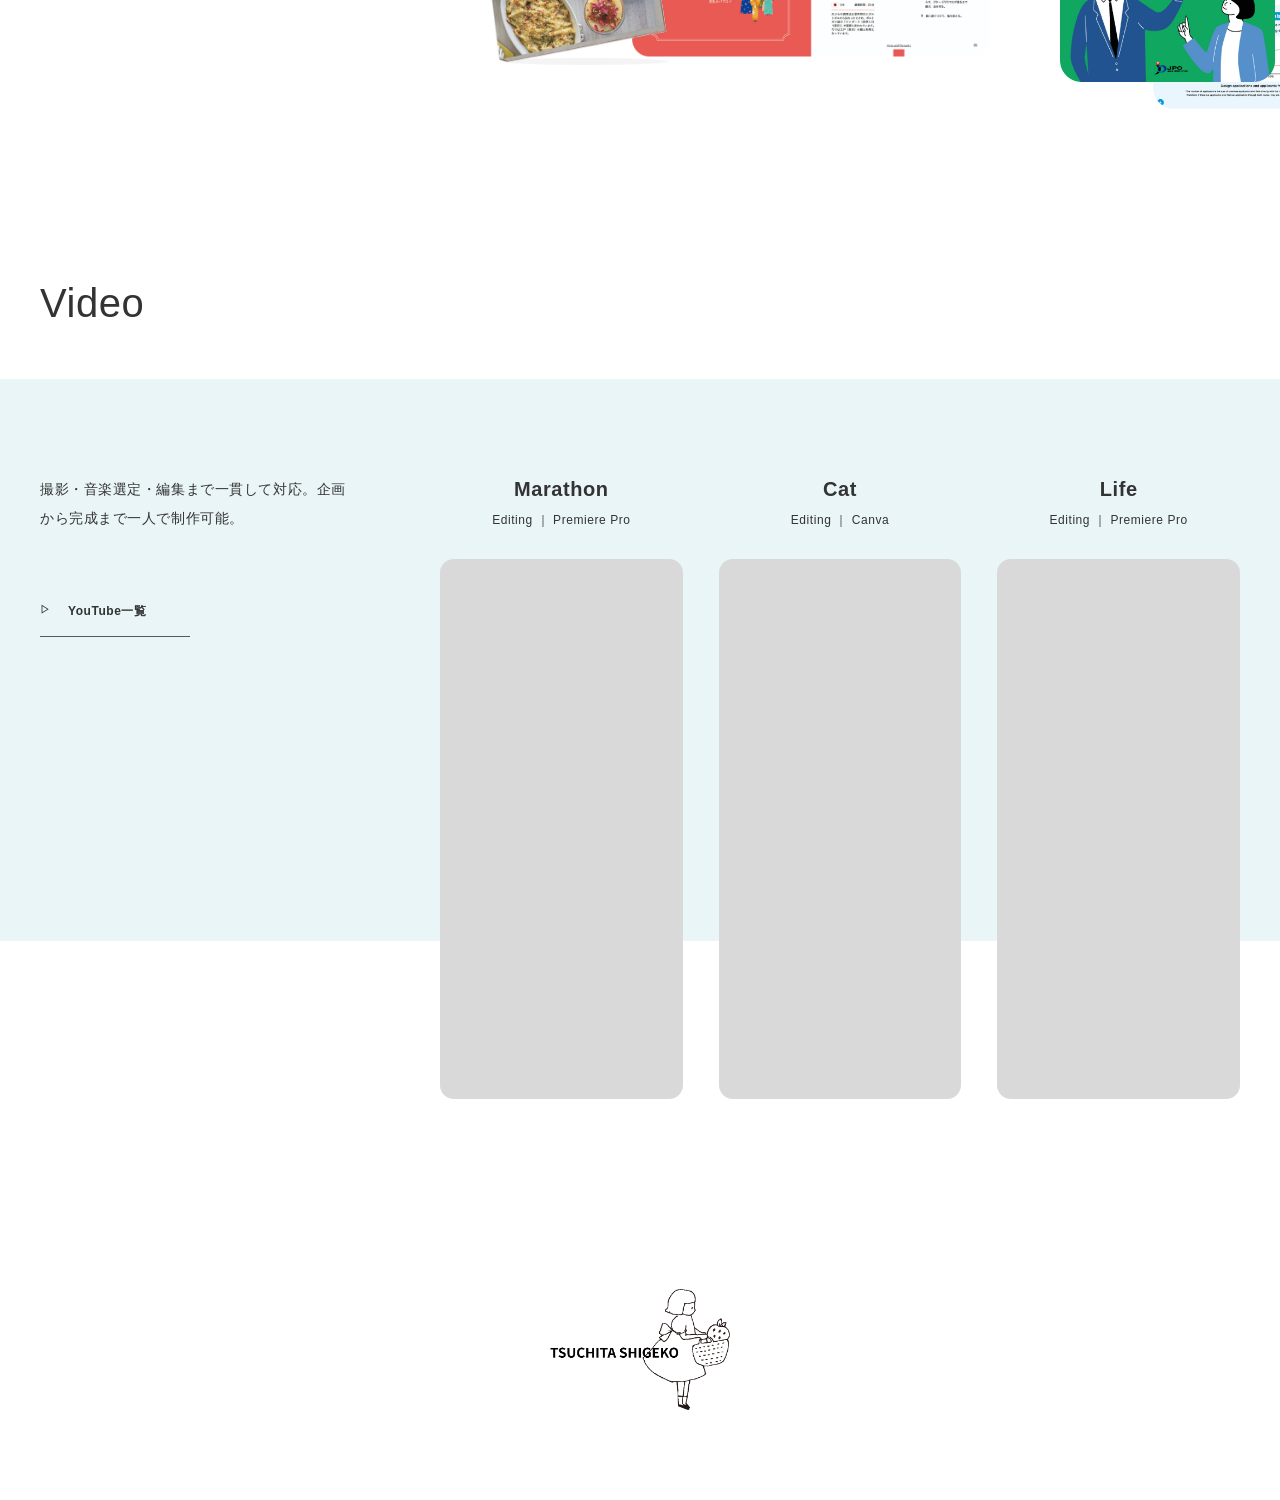
==== commit 8988c8ed: "Update index.html" ====
--- a/index.html
+++ b/index.html
@@ -39,7 +39,7 @@
   </section>
 
   <section class="works works--illustration" id="illustration">
-    <div class="works__inner">
+    <div class="works__inner__illust">
       <h2 class="section-title">Illustration</h2>
       <div class="illust-slider">
         <article class="illust-card"><img src="assets/img/top/illust-01.png" alt=""><p>（有）庄司新聞店さまのイラストを担当</p></article>
@@ -51,8 +51,9 @@
   </section>
 
   <section class="works works--web">
-    <div class="works__heading"><h2 class="section-title">Web Design</h2></div>
+    <div class="works__heading"><h2 class="pc section-title">Web Design</h2></div>
     <div class="works__body">
+      <h2 class="sp section-title">Web Design</h2>
       <div class="works__body-inner works__body-inner--web">
         <div class="works__lead">
           <p>マーケティング情報や原稿をもとにリサーチ・素材制作を行い、ワイヤーフレームからビジュアルデザインまで一貫して担当。</p>
@@ -89,7 +90,7 @@
       <div class="works__body-inner works__body-inner--video">
         <div class="works__lead">
           <p>撮影・音楽選定・編集まで一貫して対応。企画から完成まで一人で制作可能。</p>
-          <a class="pc text-link text-link--dark" href="#">YouTube一覧</a>
+          <a class="pc text-link text-link--dark" href="https://www.youtube.com/channel/UCe-GQtwEpo4TZa8HiFABtzA" target="_blank">YouTube一覧</a>
         </div>
         <div class="video-slider">
           <article class="video-card"><h3>Marathon</h3><p>Editing ｜ Premiere Pro</p><iframe src="https://www.youtube.com/embed/Ekgq-7zPV-c" title="Marathon" allowfullscreen></iframe></article>
--- a/assets/css/style.css
+++ b/assets/css/style.css
@@ -51,6 +51,7 @@
 .text-link--dark { color: #333; font-size: 12px; }
 
 .works__inner, .works__heading, .works__body-inner { width: min(1360px, calc(100% - 80px)); margin: 0 auto; }
+.works__inner__illust { width: min(1600px, calc(100% - 80px)); margin: 0 0 0 160px; }
 .works--illustration { padding: 145px 0 120px; }
 .section-title { margin: 0; font-size: 40px; line-height: 1; font-weight: 500;}
 .illust-slider { display: grid; grid-template-columns: 320px 500px 320px 320px; gap: 36px; align-items: center; }
@@ -167,14 +168,15 @@
   .kv__links .text-link { width: 90%; }
 
   .works__inner, .works__heading, .works__body-inner { width: calc(100% - 48px); }
-  .works__heading {padding-bottom: 26px;}
+  .works__inner__illust { width: calc(100% - 40px); margin: 0 auto;}
+  .works__heading {padding-bottom: 0px;}
   .works--illustration { padding: 70px 0 80px; }
-  .section-title { margin-bottom: 42px; font-size: 32px; text-align: center; }
+  .section-title { margin-bottom: 20px; font-size: 32px; text-align: center; }
   .illust-slider, .video-slider { display: flex; gap: 20px; overflow-x: auto; scroll-snap-type: x mandatory; padding-bottom: 50px; }
   .illust-card, .video-card { flex: 0 0 170px; scroll-snap-align: center; }
   .illust-card--large { flex-basis: 250px; }
   .works--web, .works--video { padding: 0 0 10px; }
-  .works--web .works__body, .works--video .works__body { background: var(--pale); padding: 40px 0 70px; }
+  .works--web .works__body, .works--video .works__body { background: var(--pale); padding: 60px 0 70px; }
   .works__body-inner--web, .works__body-inner--video, .works__inner--graphic { display: block; }
   .works__heading .section-title, .works--graphic .works__lead .section-title { text-align: center; }
   .works--graphic .works__lead .section-title {margin:0 0 28px 0px;}
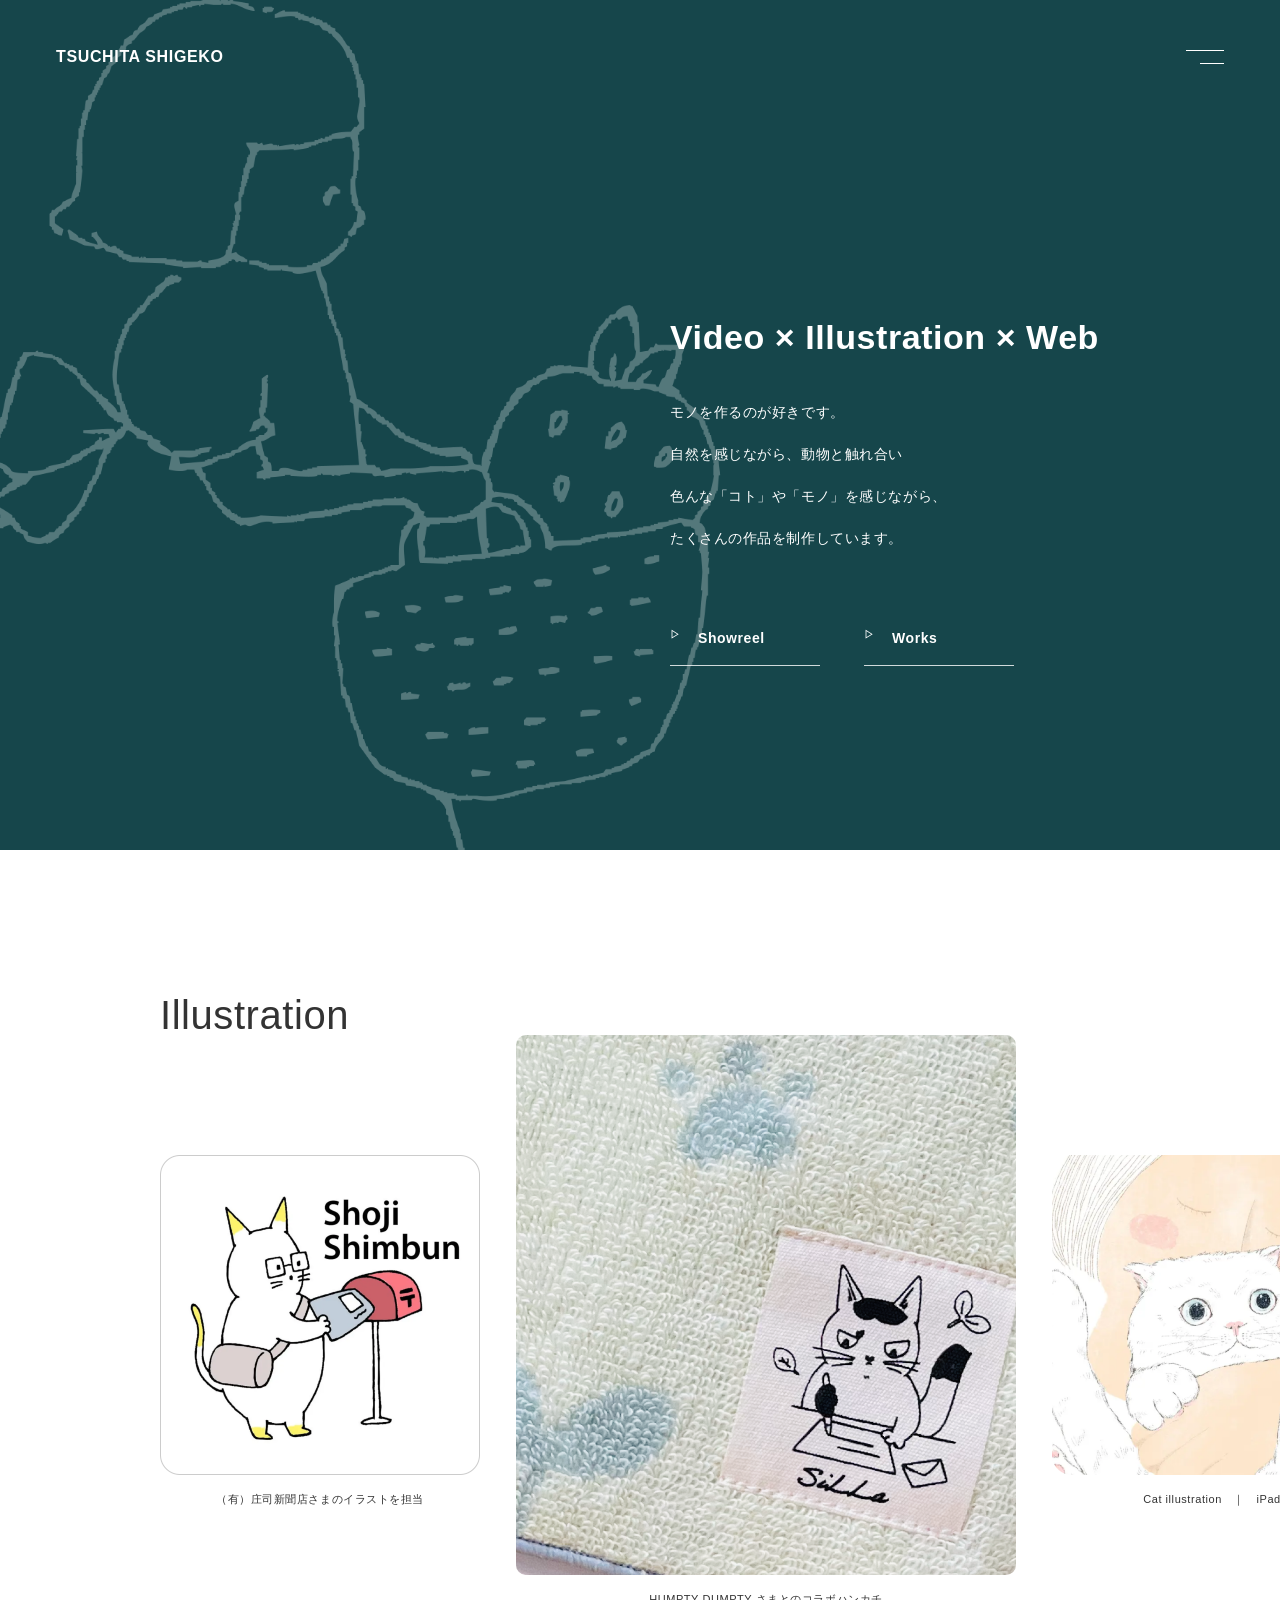
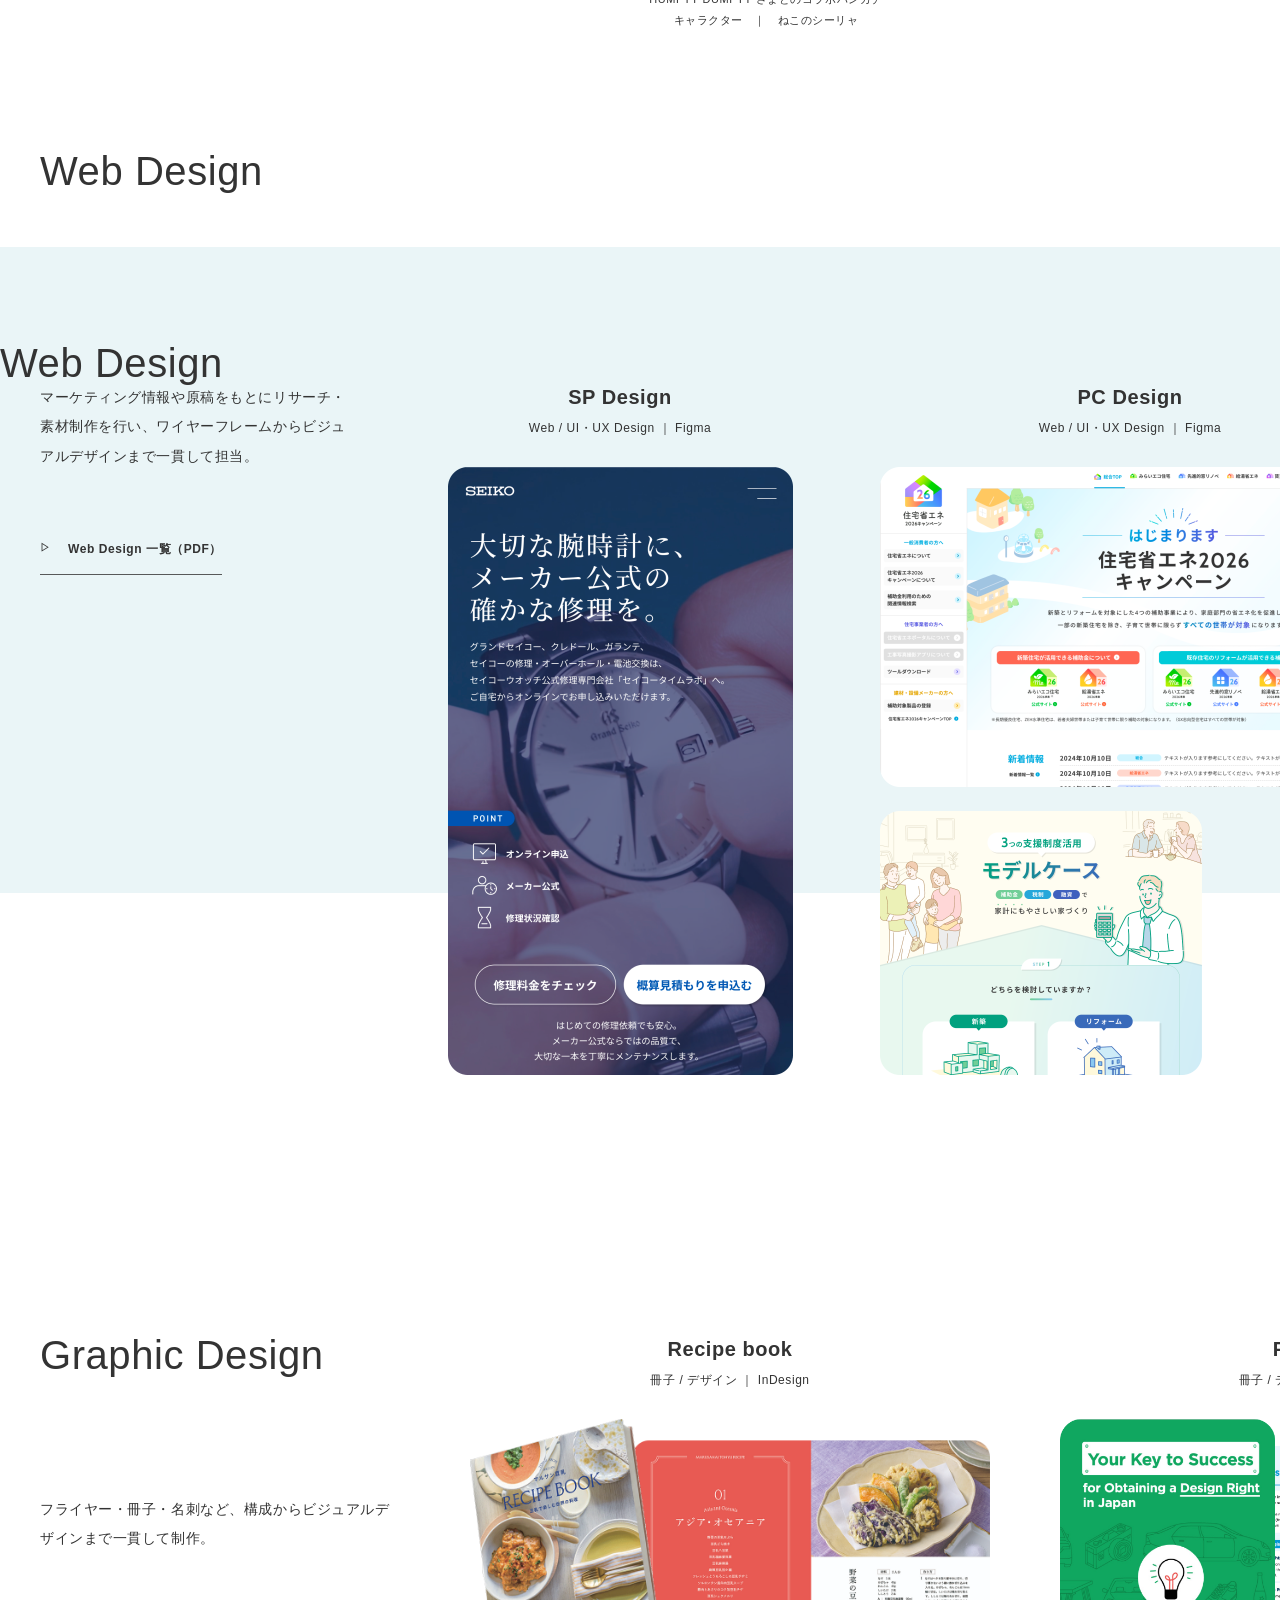
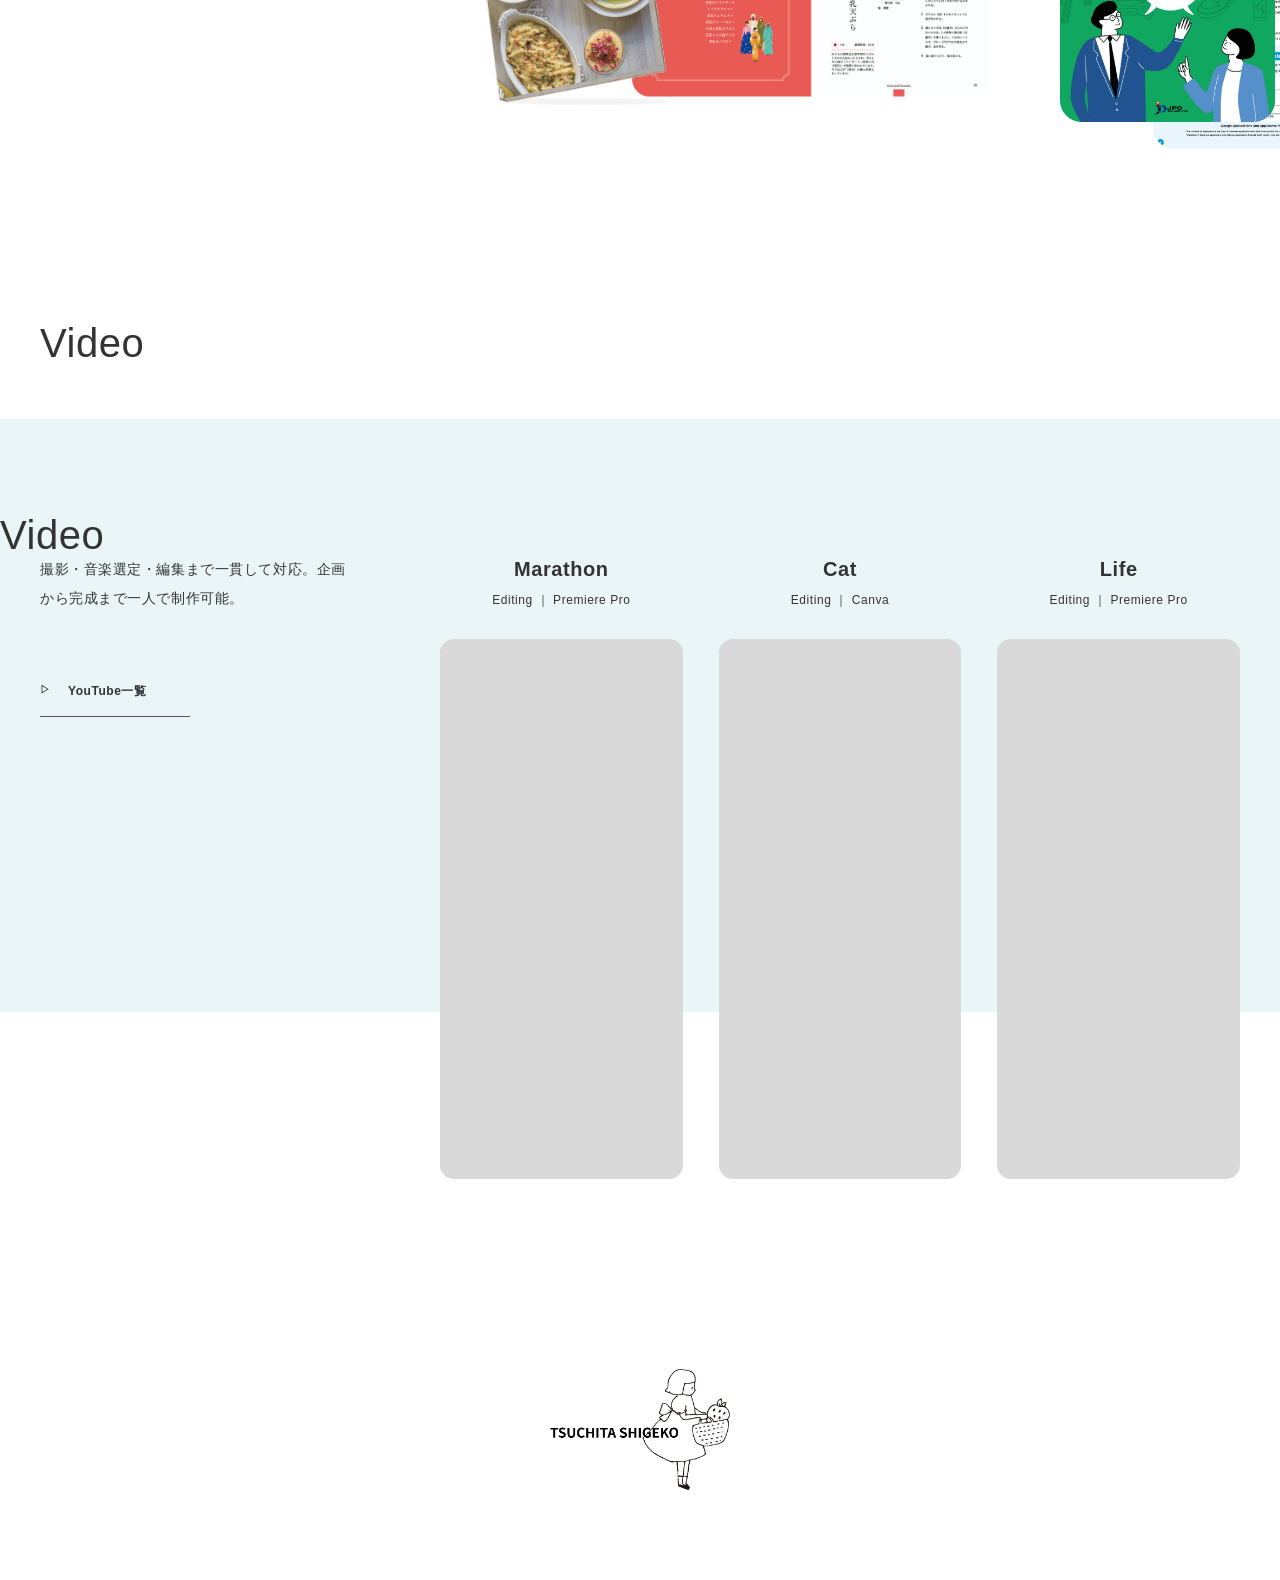
==== commit df6238cf: "Update index.html" ====
--- a/index.html
+++ b/index.html
@@ -53,7 +53,7 @@
   <section class="works works--web">
     <div class="works__heading"><h2 class="pc section-title">Web Design</h2></div>
     <div class="works__body">
-      <h2 class="sp section-title">Web Design</h2>
+      <h2 class="sp-title section-title">Web Design</h2>
       <div class="works__body-inner works__body-inner--web">
         <div class="works__lead">
           <p>マーケティング情報や原稿をもとにリサーチ・素材制作を行い、ワイヤーフレームからビジュアルデザインまで一貫して担当。</p>
@@ -86,7 +86,7 @@
   <section class="works works--video" id="video">
     <div class="works__heading"><h2 class="pc section-title">Video</h2></div>
     <div class="works__body">
-      <h2 class="sp section-title">Video</h2>
+      <h2 class="sp-title section-title">Video</h2>
       <div class="works__body-inner works__body-inner--video">
         <div class="works__lead">
           <p>撮影・音楽選定・編集まで一貫して対応。企画から完成まで一人で制作可能。</p>
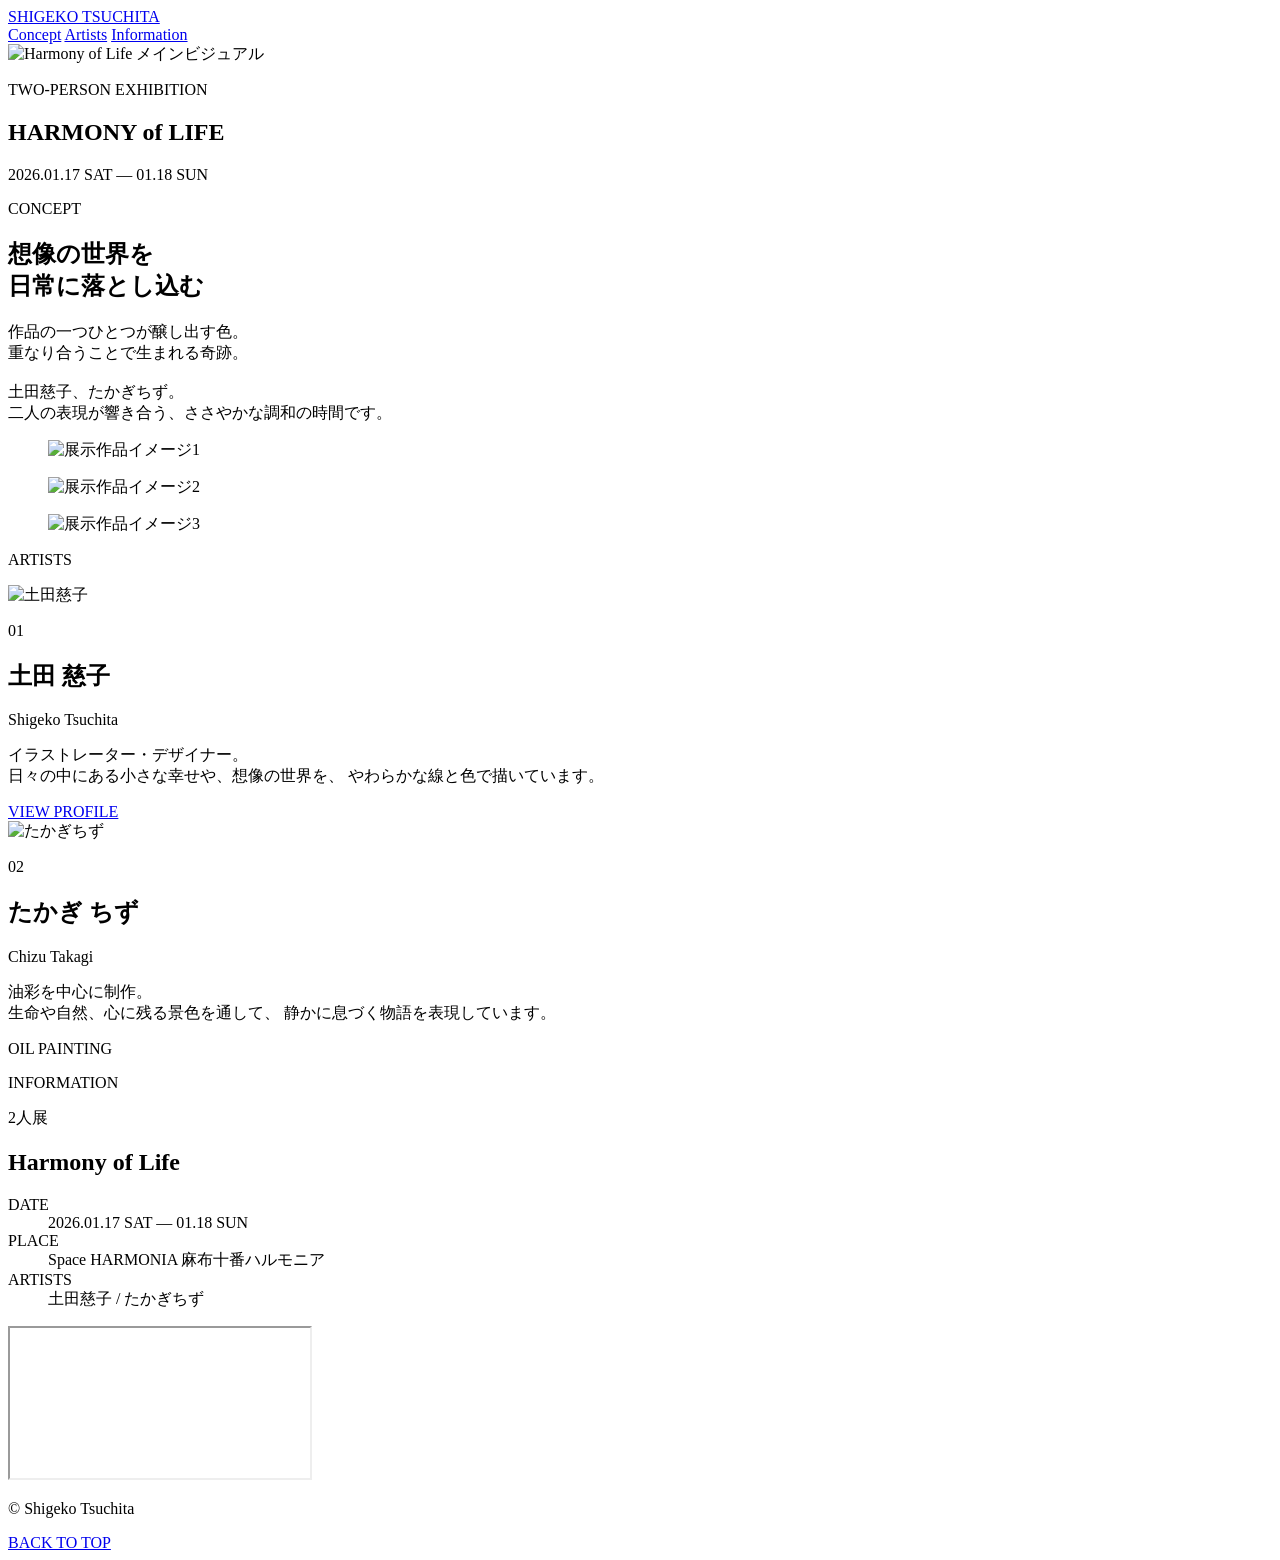
==== commit d91df8f0: "/futari-art/index.html" ====
--- a/index.html
+++ b/index.html
@@ -3,107 +3,145 @@
 <head>
   <meta charset="utf-8">
   <meta name="viewport" content="width=device-width, initial-scale=1">
-  <title>TSUCHITA SHIGEKO</title>
-  <link rel="stylesheet" href="assets/css/style.css">
+  <title>2人展｜Harmony of Life</title>
+  <meta name="description" content="土田慈子・たかぎちずによる2人展 Harmony of Life">
+  <link rel="preconnect" href="https://fonts.googleapis.com">
+  <link rel="preconnect" href="https://fonts.gstatic.com" crossorigin>
+  <link href="https://fonts.googleapis.com/css2?family=Cormorant+Garamond:wght@400;500;600&family=Noto+Sans+JP:wght@300;400;500&display=swap" rel="stylesheet">
+  <link rel="stylesheet" href="style.css">
 </head>
 <body>
-<header class="site-header">
-  <a class="site-header__logo" href="index.html">TSUCHITA SHIGEKO</a>
-  <button class="site-header__menu" type="button" aria-label="メニューを開く"><span></span><span></span></button>
-</header>
+  <header class="site-header">
+    <a class="brand" href="/">SHIGEKO TSUCHITA</a>
+    <nav class="global-nav" aria-label="メインナビゲーション">
+      <a href="#concept">Concept</a>
+      <a href="#artists">Artists</a>
+      <a href="#information">Information</a>
+    </nav>
+  </header>
 
-<nav class="global-menu" aria-hidden="true">
-  <button class="global-menu__close" type="button" aria-label="メニューを閉じる"></button>
-  <ul class="global-menu__list">
-    <li><a href="index.html">TOP</a></li>
-    <li><a href="character.html">Character</a></li>
-  </ul>
-</nav>
+  <main>
+    <section class="hero">
+      <div class="hero__visual">
+        <img src="images/hero-placeholder.svg" alt="Harmony of Life メインビジュアル">
+      </div>
+      <div class="hero__copy">
+        <p class="hero__eyebrow">TWO-PERSON EXHIBITION</p>
+        <h1>
+          <span>HARMONY</span>
+          <span class="hero__of">of</span>
+          <span>LIFE</span>
+        </h1>
+        <p class="hero__date">2026.01.17 SAT — 01.18 SUN</p>
+      </div>
+    </section>
 
-<main>
-  <section class="kv">
-    <div class="kv__movie">
-      <iframe src="https://www.youtube.com/embed/olH-cpOdniY?autoplay=1&mute=1&controls=0&playlist=olH-cpOdniY&loop=1&playsinline=1"
-        title="background movie" allow="autoplay; encrypted-media; picture-in-picture" allowfullscreen loading="eager"></iframe>
-    </div>
-    <div class="kv__overlay"></div>
-    <img class="kv__line-art" src="assets/img/top/kv-illustration.png" alt="">
-    <div class="kv__content">
-      <h1 class="kv__title">Video × Illustration × Web</h1>
-      <p class="kv__text">モノを作るのが好きです。<br>自然を感じながら、動物と触れ合い<br>色んな「コト」や「モノ」を感じながら、<br>たくさんの作品を制作しています。</p>
-      <div class="kv__links">
-        <a class="text-link" href="https://youtu.be/olH-cpOdniY" target="_blank" rel="noopener">Showreel</a>
-        <a class="text-link" href="#illustration">Works</a>
+    <section class="intro section" id="concept">
+      <p class="section-label">CONCEPT</p>
+      <div class="intro__body">
+        <h2>
+          想像の世界を<br>
+          日常に落とし込む
+        </h2>
+        <p>
+          作品の一つひとつが醸し出す色。<br>
+          重なり合うことで生まれる奇跡。<br><br>
+          土田慈子、たかぎちず。<br>
+          二人の表現が響き合う、ささやかな調和の時間です。
+        </p>
       </div>
-    </div>
-  </section>
+    </section>
 
-  <section class="works works--illustration" id="illustration">
-    <div class="works__inner__illust">
-      <h2 class="section-title">Illustration</h2>
-      <div class="illust-slider">
-        <article class="illust-card"><img src="assets/img/top/illust-01.png" alt=""><p>（有）庄司新聞店さまのイラストを担当</p></article>
-        <article class="illust-card illust-card--large"><img src="assets/img/top/illust-02.png" alt=""><p>HUMPTY DUMPTY さまとのコラボハンカチ<br>キャラクター　｜　ねこのシーリャ</p></article>
-        <article class="illust-card"><img src="assets/img/top/illust-03.png" alt=""><p>Cat illustration　｜　iPad</p></article>
-        <article class="illust-card"><img src="assets/img/top/illust-04.png" alt=""><p>Package design　｜　アクリル絵の具</p></article>
+    <section class="gallery section" aria-label="作品イメージ">
+      <figure class="gallery__item gallery__item--large">
+        <img src="images/art-01-placeholder.svg" alt="展示作品イメージ1">
+      </figure>
+      <figure class="gallery__item gallery__item--small">
+        <img src="images/art-02-placeholder.svg" alt="展示作品イメージ2">
+      </figure>
+      <figure class="gallery__item gallery__item--wide">
+        <img src="images/art-03-placeholder.svg" alt="展示作品イメージ3">
+      </figure>
+    </section>
+
+    <section class="artists section" id="artists">
+      <p class="section-label">ARTISTS</p>
+
+      <article class="artist">
+        <div class="artist__image">
+          <img src="images/profile-shigeko-placeholder.svg" alt="土田慈子">
+        </div>
+        <div class="artist__content">
+          <p class="artist__number">01</p>
+          <h2>土田 慈子</h2>
+          <p class="artist__name-en">Shigeko Tsuchita</p>
+          <p class="artist__text">
+            イラストレーター・デザイナー。<br>
+            日々の中にある小さな幸せや、想像の世界を、
+            やわらかな線と色で描いています。
+          </p>
+          <a class="text-link" href="https://tsuchitashigeko.com/" target="_blank" rel="noopener">
+            VIEW PROFILE
+          </a>
+        </div>
+      </article>
+
+      <article class="artist artist--reverse">
+        <div class="artist__image">
+          <img src="images/profile-chizu-placeholder.svg" alt="たかぎちず">
+        </div>
+        <div class="artist__content">
+          <p class="artist__number">02</p>
+          <h2>たかぎ ちず</h2>
+          <p class="artist__name-en">Chizu Takagi</p>
+          <p class="artist__text">
+            油彩を中心に制作。<br>
+            生命や自然、心に残る景色を通して、
+            静かに息づく物語を表現しています。
+          </p>
+          <span class="text-link text-link--static">OIL PAINTING</span>
+        </div>
+      </article>
+    </section>
+
+    <section class="information section" id="information">
+      <p class="section-label">INFORMATION</p>
+      <div class="information__panel">
+        <div class="information__title">
+          <p>2人展</p>
+          <h2>Harmony of Life</h2>
+        </div>
+
+        <dl class="information__list">
+          <div>
+            <dt>DATE</dt>
+            <dd>2026.01.17 SAT — 01.18 SUN</dd>
+          </div>
+          <div>
+            <dt>PLACE</dt>
+            <dd>Space HARMONIA 麻布十番ハルモニア</dd>
+          </div>
+          <div>
+            <dt>ARTISTS</dt>
+            <dd>土田慈子 / たかぎちず</dd>
+          </div>
+        </dl>
+
+        <div class="information__map">
+          <iframe
+            title="Space HARMONIA 周辺地図"
+            src="https://www.google.com/maps?q=Space%20HARMONIA%20%E9%BA%BB%E5%B8%83%E5%8D%81%E7%95%AA&output=embed"
+            loading="lazy"
+            referrerpolicy="no-referrer-when-downgrade">
+          </iframe>
+        </div>
       </div>
-    </div>
-  </section>
+    </section>
+  </main>
 
-  <section class="works works--web">
-    <div class="works__heading"><h2 class="pc section-title">Web Design</h2></div>
-    <div class="works__body">
-      <h2 class="sp-title section-title">Web Design</h2>
-      <div class="works__body-inner works__body-inner--web">
-        <div class="works__lead">
-          <p>マーケティング情報や原稿をもとにリサーチ・素材制作を行い、ワイヤーフレームからビジュアルデザインまで一貫して担当。</p>
-          <a class="pc text-link text-link--dark" href="assets/pdf/Portfolio.pdf" target="_blank">Web Design 一覧（PDF）</a>
-        </div>
-        <article class="web-card web-card--sp">
-          <h3>SP Design</h3><p>Web / UI・UX Design ｜ Figma</p>
-          <img src="assets/img/top/web-sp.png" alt="">
-        </article>
-        <article class="web-card web-card--pc">
-          <h3>PC Design</h3><p>Web / UI・UX Design ｜ Figma</p>
-          <img src="assets/img/top/web-pc.png" alt="">
-        </article>
-        <div class="sp"><a class="text-link text-link--dark" href="assets/pdf/Portfolio.pdf" target="_blank">Web Design 一覧</a></div>
-      </div>
-    </div>
-  </section>
-
-  <section class="works works--graphic">
-    <div class="works__inner works__inner--graphic">
-      <div class="works__lead">
-        <h2 class="section-title">Graphic Design</h2>
-        <p>フライヤー・冊子・名刺など、構成からビジュアルデザインまで一貫して制作。</p>
-      </div>
-      <article class="graphic-card"><h3>Recipe book</h3><p>冊子 / デザイン ｜ InDesign</p><img src="assets/img/top/graphic-01.png" alt=""></article>
-      <article class="graphic-card"><h3>Pamphlet</h3><p>冊子 / デザイン ｜ Illustrator</p><img src="assets/img/top/graphic-02.png" alt=""></article>
-    </div>
-  </section>
-
-  <section class="works works--video" id="video">
-    <div class="works__heading"><h2 class="pc section-title">Video</h2></div>
-    <div class="works__body">
-      <h2 class="sp-title section-title">Video</h2>
-      <div class="works__body-inner works__body-inner--video">
-        <div class="works__lead">
-          <p>撮影・音楽選定・編集まで一貫して対応。企画から完成まで一人で制作可能。</p>
-          <a class="pc text-link text-link--dark" href="https://www.youtube.com/channel/UCe-GQtwEpo4TZa8HiFABtzA" target="_blank">YouTube一覧</a>
-        </div>
-        <div class="video-slider">
-          <article class="video-card"><h3>Marathon</h3><p>Editing ｜ Premiere Pro</p><iframe src="https://www.youtube.com/embed/Ekgq-7zPV-c" title="Marathon" allowfullscreen></iframe></article>
-          <article class="video-card"><h3>Cat</h3><p>Editing ｜ Canva</p><iframe src="https://www.youtube.com/embed/Uhmp6E4ltWI" title="Cat" allowfullscreen></iframe></article>
-          <article class="video-card"><h3>Life</h3><p>Editing ｜ Premiere Pro</p><iframe src="https://www.youtube.com/embed/oujcqgL7bvI" title="Life" allowfullscreen></iframe></article>
-        </div>
-        <div class="sp"><a class="text-link text-link--dark" href="https://www.youtube.com/channel/UCe-GQtwEpo4TZa8HiFABtzA" target="_blank">YouTube一覧</a></div>
-      </div>
-    </div>
-  </section>
-</main>
-
-<footer class="site-footer"><img src="assets/img/top/footer-logo.png" alt="TSUCHITA SHIGEKO"></footer>
-<script src="assets/js/main.js"></script>
+  <footer class="site-footer">
+    <p>© Shigeko Tsuchita</p>
+    <a href="#top" onclick="window.scrollTo({top:0,behavior:'smooth'});return false;">BACK TO TOP</a>
+  </footer>
 </body>
 </html>
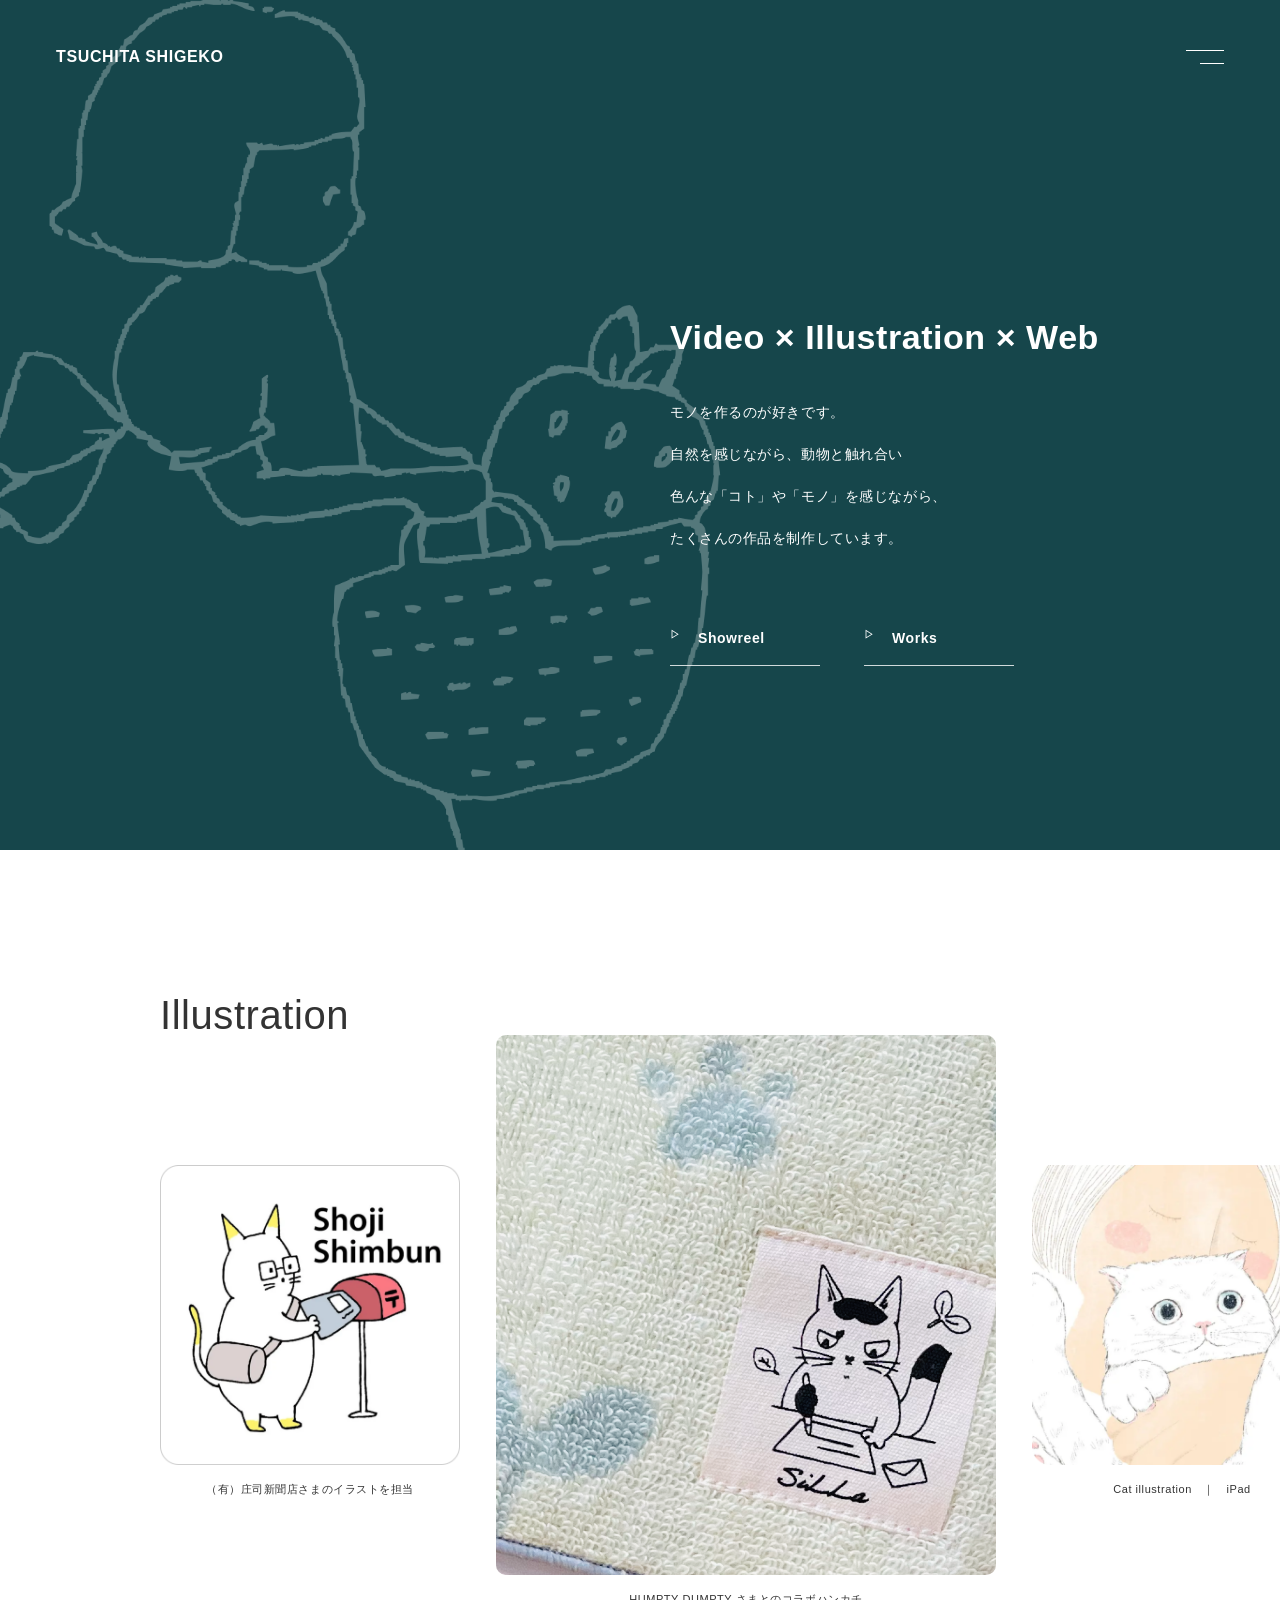
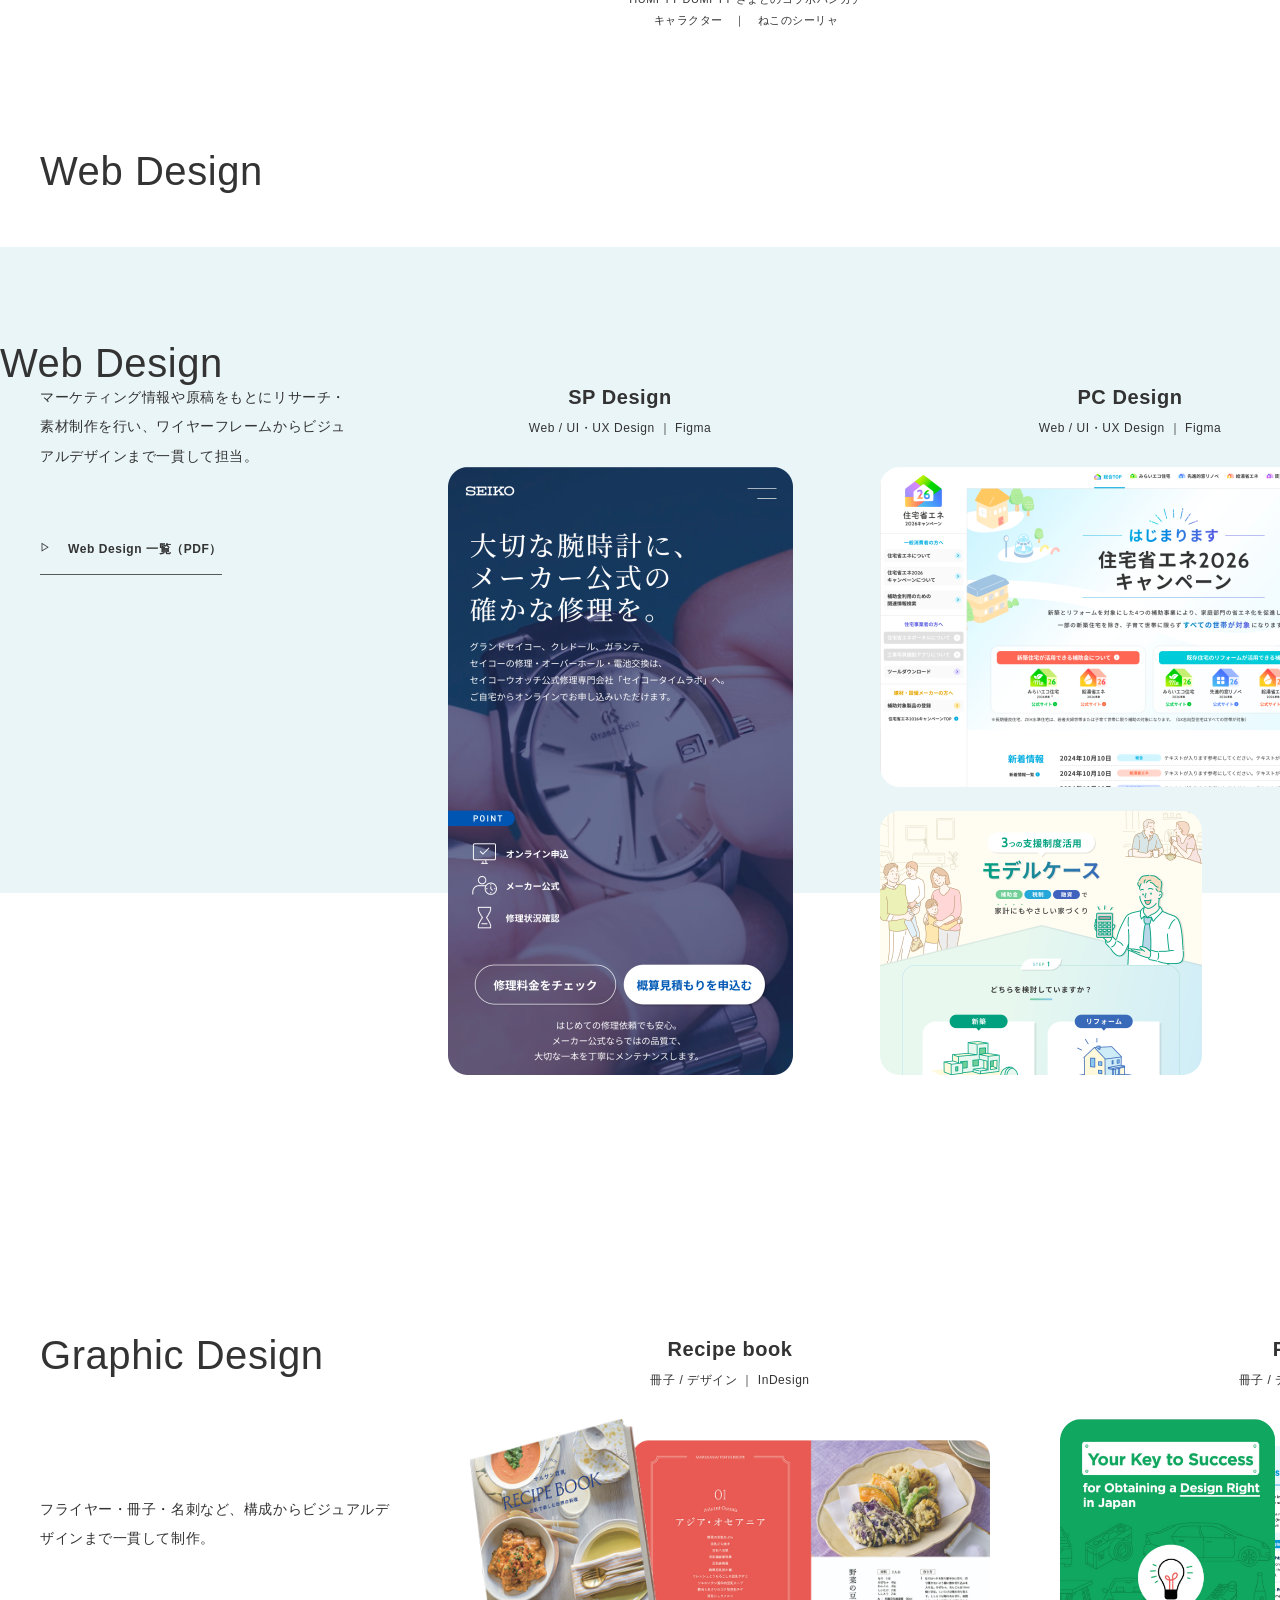
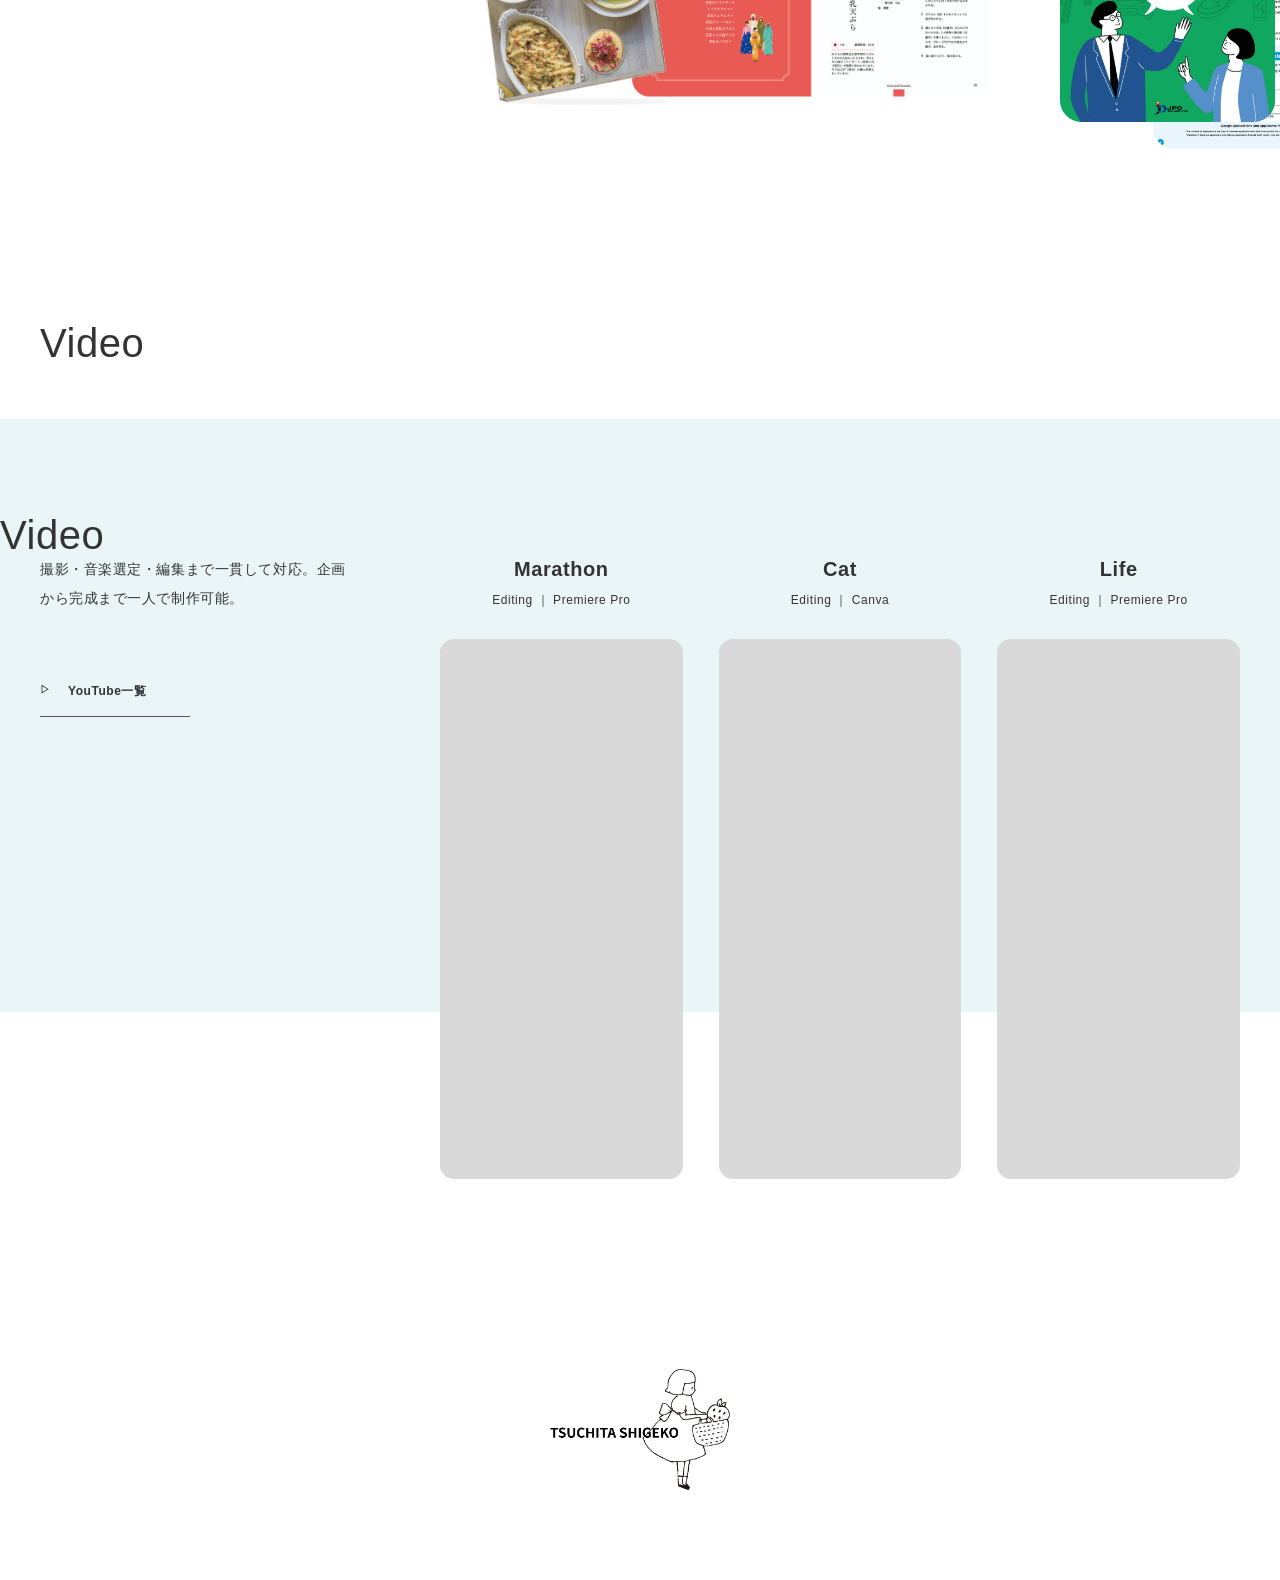
==== commit 5e97f5ec: "Update index.html" ====
--- a/index.html
+++ b/index.html
@@ -1,147 +1,110 @@
+
 <!doctype html>
 <html lang="ja">
 <head>
   <meta charset="utf-8">
   <meta name="viewport" content="width=device-width, initial-scale=1">
-  <title>2人展｜Harmony of Life</title>
-  <meta name="description" content="土田慈子・たかぎちずによる2人展 Harmony of Life">
-  <link rel="preconnect" href="https://fonts.googleapis.com">
-  <link rel="preconnect" href="https://fonts.gstatic.com" crossorigin>
-  <link href="https://fonts.googleapis.com/css2?family=Cormorant+Garamond:wght@400;500;600&family=Noto+Sans+JP:wght@300;400;500&display=swap" rel="stylesheet">
-  <link rel="stylesheet" href="style.css">
+  <title>TSUCHITA SHIGEKO</title>
+  <link rel="stylesheet" href="assets/css/style.css">
 </head>
 <body>
-  <header class="site-header">
-    <a class="brand" href="/">SHIGEKO TSUCHITA</a>
-    <nav class="global-nav" aria-label="メインナビゲーション">
-      <a href="#concept">Concept</a>
-      <a href="#artists">Artists</a>
-      <a href="#information">Information</a>
-    </nav>
-  </header>
+<header class="site-header">
+  <a class="site-header__logo" href="index.html">TSUCHITA SHIGEKO</a>
+  <button class="site-header__menu" type="button" aria-label="メニューを開く"><span></span><span></span></button>
+</header>
 
-  <main>
-    <section class="hero">
-      <div class="hero__visual">
-        <img src="images/hero-placeholder.svg" alt="Harmony of Life メインビジュアル">
+<nav class="global-menu" aria-hidden="true">
+  <button class="global-menu__close" type="button" aria-label="メニューを閉じる"></button>
+  <ul class="global-menu__list">
+    <li><a href="index.html">TOP</a></li>
+    <li><a href="character.html">Character</a></li>
+  </ul>
+</nav>
+
+<main>
+  <section class="kv">
+    <div class="kv__movie">
+      <iframe src="https://www.youtube.com/embed/olH-cpOdniY?autoplay=1&mute=1&controls=0&playlist=olH-cpOdniY&loop=1&playsinline=1"
+        title="background movie" allow="autoplay; encrypted-media; picture-in-picture" allowfullscreen loading="eager"></iframe>
+    </div>
+    <div class="kv__overlay"></div>
+    <img class="kv__line-art" src="assets/img/top/kv-illustration.png" alt="">
+    <div class="kv__content">
+      <h1 class="kv__title">Video × Illustration × Web</h1>
+      <p class="kv__text">モノを作るのが好きです。<br>自然を感じながら、動物と触れ合い<br>色んな「コト」や「モノ」を感じながら、<br>たくさんの作品を制作しています。</p>
+      <div class="kv__links">
+        <a class="text-link" href="https://youtu.be/olH-cpOdniY" target="_blank" rel="noopener">Showreel</a>
+        <a class="text-link" href="#illustration">Works</a>
       </div>
-      <div class="hero__copy">
-        <p class="hero__eyebrow">TWO-PERSON EXHIBITION</p>
-        <h1>
-          <span>HARMONY</span>
-          <span class="hero__of">of</span>
-          <span>LIFE</span>
-        </h1>
-        <p class="hero__date">2026.01.17 SAT — 01.18 SUN</p>
+    </div>
+  </section>
+
+  <section class="works works--illustration" id="illustration">
+    <div class="works__inner__illust">
+      <h2 class="section-title">Illustration</h2>
+      <div class="illust-slider">
+        <article class="illust-card"><img src="assets/img/top/illust-01.png" alt=""><p>（有）庄司新聞店さまのイラストを担当</p></article>
+        <article class="illust-card illust-card--large"><img src="assets/img/top/illust-02.png" alt=""><p>HUMPTY DUMPTY さまとのコラボハンカチ<br>キャラクター　｜　ねこのシーリャ</p></article>
+        <article class="illust-card"><img src="assets/img/top/illust-03.png" alt=""><p>Cat illustration　｜　iPad</p></article>
+        <article class="illust-card"><img src="assets/img/top/illust-04.png" alt=""><p>Package design　｜　アクリル絵の具</p></article>
       </div>
-    </section>
+    </div>
+  </section>
 
-    <section class="intro section" id="concept">
-      <p class="section-label">CONCEPT</p>
-      <div class="intro__body">
-        <h2>
-          想像の世界を<br>
-          日常に落とし込む
-        </h2>
-        <p>
-          作品の一つひとつが醸し出す色。<br>
-          重なり合うことで生まれる奇跡。<br><br>
-          土田慈子、たかぎちず。<br>
-          二人の表現が響き合う、ささやかな調和の時間です。
-        </p>
+  <section class="works works--web">
+    <div class="works__heading"><h2 class="pc section-title">Web Design</h2></div>
+    <div class="works__body">
+      <h2 class="sp-title section-title">Web Design</h2>
+      <div class="works__body-inner works__body-inner--web">
+        <div class="works__lead">
+          <p>マーケティング情報や原稿をもとにリサーチ・素材制作を行い、ワイヤーフレームからビジュアルデザインまで一貫して担当。</p>
+          <a class="pc text-link text-link--dark" href="assets/pdf/Portfolio.pdf" target="_blank">Web Design 一覧（PDF）</a>
+        </div>
+        <article class="web-card web-card--sp">
+          <h3>SP Design</h3><p>Web / UI・UX Design ｜ Figma</p>
+          <img src="assets/img/top/web-sp.png" alt="">
+        </article>
+        <article class="web-card web-card--pc">
+          <h3>PC Design</h3><p>Web / UI・UX Design ｜ Figma</p>
+          <img src="assets/img/top/web-pc.png" alt="">
+        </article>
+        <div class="sp"><a class="text-link text-link--dark" href="assets/pdf/Portfolio.pdf" target="_blank">Web Design 一覧</a></div>
       </div>
-    </section>
+    </div>
+  </section>
 
-    <section class="gallery section" aria-label="作品イメージ">
-      <figure class="gallery__item gallery__item--large">
-        <img src="images/art-01-placeholder.svg" alt="展示作品イメージ1">
-      </figure>
-      <figure class="gallery__item gallery__item--small">
-        <img src="images/art-02-placeholder.svg" alt="展示作品イメージ2">
-      </figure>
-      <figure class="gallery__item gallery__item--wide">
-        <img src="images/art-03-placeholder.svg" alt="展示作品イメージ3">
-      </figure>
-    </section>
+  <section class="works works--graphic">
+    <div class="works__inner works__inner--graphic">
+      <div class="works__lead">
+        <h2 class="section-title">Graphic Design</h2>
+        <p>フライヤー・冊子・名刺など、構成からビジュアルデザインまで一貫して制作。</p>
+      </div>
+      <article class="graphic-card"><h3>Recipe book</h3><p>冊子 / デザイン ｜ InDesign</p><img src="assets/img/top/graphic-01.png" alt=""></article>
+      <article class="graphic-card"><h3>Pamphlet</h3><p>冊子 / デザイン ｜ Illustrator</p><img src="assets/img/top/graphic-02.png" alt=""></article>
+    </div>
+  </section>
 
-    <section class="artists section" id="artists">
-      <p class="section-label">ARTISTS</p>
+  <section class="works works--video" id="video">
+    <div class="works__heading"><h2 class="pc section-title">Video</h2></div>
+    <div class="works__body">
+      <h2 class="sp-title section-title">Video</h2>
+      <div class="works__body-inner works__body-inner--video">
+        <div class="works__lead">
+          <p>撮影・音楽選定・編集まで一貫して対応。企画から完成まで一人で制作可能。</p>
+          <a class="pc text-link text-link--dark" href="https://www.youtube.com/channel/UCe-GQtwEpo4TZa8HiFABtzA" target="_blank">YouTube一覧</a>
+        </div>
+        <div class="video-slider">
+          <article class="video-card"><h3>Marathon</h3><p>Editing ｜ Premiere Pro</p><iframe src="https://www.youtube.com/embed/Ekgq-7zPV-c" title="Marathon" allowfullscreen></iframe></article>
+          <article class="video-card"><h3>Cat</h3><p>Editing ｜ Canva</p><iframe src="https://www.youtube.com/embed/Uhmp6E4ltWI" title="Cat" allowfullscreen></iframe></article>
+          <article class="video-card"><h3>Life</h3><p>Editing ｜ Premiere Pro</p><iframe src="https://www.youtube.com/embed/oujcqgL7bvI" title="Life" allowfullscreen></iframe></article>
+        </div>
+        <div class="sp"><a class="text-link text-link--dark" href="https://www.youtube.com/channel/UCe-GQtwEpo4TZa8HiFABtzA" target="_blank">YouTube一覧</a></div>
+      </div>
+    </div>
+  </section>
+</main>
 
-      <article class="artist">
-        <div class="artist__image">
-          <img src="images/profile-shigeko-placeholder.svg" alt="土田慈子">
-        </div>
-        <div class="artist__content">
-          <p class="artist__number">01</p>
-          <h2>土田 慈子</h2>
-          <p class="artist__name-en">Shigeko Tsuchita</p>
-          <p class="artist__text">
-            イラストレーター・デザイナー。<br>
-            日々の中にある小さな幸せや、想像の世界を、
-            やわらかな線と色で描いています。
-          </p>
-          <a class="text-link" href="https://tsuchitashigeko.com/" target="_blank" rel="noopener">
-            VIEW PROFILE
-          </a>
-        </div>
-      </article>
-
-      <article class="artist artist--reverse">
-        <div class="artist__image">
-          <img src="images/profile-chizu-placeholder.svg" alt="たかぎちず">
-        </div>
-        <div class="artist__content">
-          <p class="artist__number">02</p>
-          <h2>たかぎ ちず</h2>
-          <p class="artist__name-en">Chizu Takagi</p>
-          <p class="artist__text">
-            油彩を中心に制作。<br>
-            生命や自然、心に残る景色を通して、
-            静かに息づく物語を表現しています。
-          </p>
-          <span class="text-link text-link--static">OIL PAINTING</span>
-        </div>
-      </article>
-    </section>
-
-    <section class="information section" id="information">
-      <p class="section-label">INFORMATION</p>
-      <div class="information__panel">
-        <div class="information__title">
-          <p>2人展</p>
-          <h2>Harmony of Life</h2>
-        </div>
-
-        <dl class="information__list">
-          <div>
-            <dt>DATE</dt>
-            <dd>2026.01.17 SAT — 01.18 SUN</dd>
-          </div>
-          <div>
-            <dt>PLACE</dt>
-            <dd>Space HARMONIA 麻布十番ハルモニア</dd>
-          </div>
-          <div>
-            <dt>ARTISTS</dt>
-            <dd>土田慈子 / たかぎちず</dd>
-          </div>
-        </dl>
-
-        <div class="information__map">
-          <iframe
-            title="Space HARMONIA 周辺地図"
-            src="https://www.google.com/maps?q=Space%20HARMONIA%20%E9%BA%BB%E5%B8%83%E5%8D%81%E7%95%AA&output=embed"
-            loading="lazy"
-            referrerpolicy="no-referrer-when-downgrade">
-          </iframe>
-        </div>
-      </div>
-    </section>
-  </main>
-
-  <footer class="site-footer">
-    <p>© Shigeko Tsuchita</p>
-    <a href="#top" onclick="window.scrollTo({top:0,behavior:'smooth'});return false;">BACK TO TOP</a>
-  </footer>
+<footer class="site-footer"><img src="assets/img/top/footer-logo.png" alt="TSUCHITA SHIGEKO"></footer>
+<script src="assets/js/main.js"></script>
 </body>
 </html>
--- a/assets/css/style.css
+++ b/assets/css/style.css
@@ -0,0 +1,572 @@
+@charset "UTF-8";
+
+:root {
+  --deep: #17474c;
+  --pale: #eaf5f7;
+  --blue: #5c72bd;
+  --text: #333;
+  --font: "Helvetica Neue", Arial, "Hiragino Sans", "Yu Gothic", sans-serif;
+}
+
+h1, h2 {font-weight: 500;}
+* { box-sizing: border-box; }
+html { scroll-behavior: smooth; }
+body { margin: 0; color: var(--text); font-family: var(--font); font-size: 14px; line-height: 1.9; letter-spacing: .04em; background: #fff; }
+a { color: inherit; text-decoration: none; }
+img { display: block; max-width: 100%; height: auto; }
+.sp, sp-title {display: none;}
+br.sp {display: block;}
+
+.site-header { position: fixed; z-index: 50; top: 42px; left: 56px; right: 56px; display: flex; justify-content: space-between; align-items: center; color: #fff; }
+.site-header--dark { color: #111; }
+.site-header__logo { font-weight: 700; font-size: 16px; letter-spacing: .04em; }
+.site-header__menu { width: 38px; height: 22px; border: 0; padding: 0; background: transparent; color: inherit; cursor: pointer; }
+.site-header__menu span { display: block; height: 1px; margin-left: auto; background: currentColor; }
+.site-header__menu span:first-child { width: 38px; }
+.site-header__menu span:last-child { width: 24px; margin-top: 12px; }
+
+.global-menu { position: fixed; z-index: 100; inset: 0 0 0 auto; width: 360px; padding: 128px 0 0 78px; color: #fff; background: rgba(23,71,76,.92); transform: translateX(100%); transition: transform .35s ease; }
+.global-menu.is-open { transform: translateX(0); }
+.global-menu__close { position: absolute; top: 46px; right: 58px; width: 56px; height: 56px; border: 0; background: transparent; cursor: pointer; }
+.global-menu__close::before, .global-menu__close::after { content: ""; position: absolute; top: 27px; left: 0; width: 70px; height: 1px; background: #fff; }
+.global-menu__close::before { transform: rotate(45deg); }
+.global-menu__close::after { transform: rotate(-45deg); }
+.global-menu__list { list-style: none; padding: 0; margin: 0; }
+.global-menu__list a { display: block; margin-bottom: 28px; font-size: 28px; font-weight: 700; }
+
+/* TOP */
+.kv { position: relative; height: 850px; overflow: hidden; color: #fff; background: var(--deep); }
+.kv__movie, .kv__movie iframe { position: absolute; inset: 0; width: 100%; height: 100%; }
+.kv__movie iframe { pointer-events: none; border: 0; transform: scale(1.18); }
+.kv__overlay { position: absolute; inset: 0; background: rgba(23,71,76,.6); }
+.kv__line-art { position: absolute; left: 0; top: 0; width: 57%; opacity: .68; }
+.kv__content { position: absolute; top: 315px; right: 180px; width: 430px; }
+.kv__title { margin: 0 0 32px; font-size: 34px; line-height: 1.3; font-weight: 700; }
+.kv__text { margin: 0 0 66px; line-height: 3; }
+.kv__links { display: flex; gap: 44px; }
+
+.text-link { position: relative; display: inline-block; min-width: 150px; padding: 0 0 14px 28px; font-weight: 700; }
+.text-link::before { content: "▷"; position: absolute; left: 0; top: 0; font-size: 10px; }
+.text-link::after { content: ""; position: absolute; left: 0; bottom: 0; width: 100%; height: 1px; background: currentColor; opacity: .8; }
+.text-link--dark { color: #333; font-size: 12px; }
+
+.works__inner, .works__heading, .works__body-inner { width: min(1360px, calc(100% - 80px)); margin: 0 auto; }
+.works__inner__illust { width: min(1600px, calc(100% - 80px)); margin: 0 0 0 160px; }
+.works--illustration { padding: 145px 0 120px; }
+.section-title { margin: 0; font-size: 40px; line-height: 1; font-weight: 500;}
+.illust-slider { display: grid; grid-template-columns: 300px 500px 300px 300px; gap: 36px; align-items: center; }
+.illust-card img { width: 100%; border-radius: 10px; }
+.illust-card p { margin: 14px 0 0; font-size: 11px; text-align: center; }
+.illust-card--large img { aspect-ratio: 1 / 1.08; object-fit: cover; }
+
+.works--web, .works--video { padding: 0 0 120px; background: #fff; }
+.works__heading { padding-bottom: 56px; }
+.works__heading .section-title { margin: 0; text-align: left; }
+.works--web .works__body, .works--video .works__body { background: linear-gradient(to bottom, var(--pale) 0 78%, #fff 78% 100%); padding: 96px 0 0; }
+.works__body-inner--web { display: grid; grid-template-columns: 320px 360px 500px; gap: 80px; align-items: start; }
+.works__body-inner--video { display: grid; grid-template-columns: 320px 1fr; gap: 80px; align-items: start; }
+.works__lead p { margin: 0 0 64px; font-size: 14px; line-height: 2.1; }
+.web-card, .video-card, .graphic-card { text-align: center; }
+.web-card h3, .video-card h3, .graphic-card h3 { margin: 0 0 8px; font-size: 20px; line-height: 1.4; }
+.web-card p, .video-card p, .graphic-card p { margin: 0 0 30px; font-size: 12px; line-height: 1.5; }
+.web-card img { display: block; margin: 0 auto; border-radius: 10px; }
+.web-card--sp img { width: 345px; }
+.web-card--pc img { width: 520px; }
+
+.works--graphic { padding: 140px 0 140px; background: #fff; }
+.works__inner--graphic { display: grid; grid-template-columns: 360px 520px 520px; gap: 70px; align-items: start; }
+.works--graphic .works__lead .section-title { margin: 0 0 120px; text-align: left; }
+.graphic-card img { width: 520px; margin: 0 auto 34px; }
+
+.video-slider { display: grid; grid-template-columns: repeat(3, 1fr); gap: 36px; }
+.video-card iframe { display: block; width: 100%; height: 540px; border: 0; border-radius: 14px; background: #d9d9d9; }
+.site-footer { padding: 70px 0 90px; text-align: center; }
+.site-footer img { width: 180px; margin: 0 auto; }
+
+/* CHARACTER */
+.character-hero { width: 100%; background: var(--pale); border-radius: 0 0 56px 56px; overflow: hidden; }
+.character-hero__inner { position: relative; width: min(1360px, calc(100% - 80px)); height: 880px; margin: 0 auto; }
+.character-hero__title { position: absolute; left: 20%; top: 255px; z-index: 2; color: #5c72bd; }
+.character-hero__jp { margin: 0; font-size: 70px; line-height: 1.15; font-weight: 500; letter-spacing: .12em; }
+.character-hero__en { margin: 26px 0 0; font-size: 12px; letter-spacing: .5em; }
+.character-hero__image { position: absolute; right: 12%; bottom: 130px; width: min(625px, 52vw); max-width: none; }
+
+.breadcrumb { width: min(1360px, calc(100% - 160px)); margin: 22px auto 96px; font-size: 10px; color: #6b7fc6; }
+.breadcrumb a::after { content: "/"; margin: 0 12px; color: #aaa; }
+
+.character-section__inner { position: relative; width: min(1040px, calc(100% - 160px)); margin: 0 auto; }
+.character-section__heading span, .character-story span { display: block; margin-bottom: 28px; color: #5f74c5; font-size: 13px; font-weight: 700; letter-spacing: .26em;}
+.character-section__heading h1, .character-section__heading h2, .character-story h2 { margin: 0; font-size: 44px; line-height: 1.5; }
+
+.character-section--coffee { position: relative; padding: 0; background: linear-gradient(to bottom, #fff 0 300px, var(--pale) 300px 100%); border-radius: 0 0 0 56px; }
+.character-section--coffee .character-section__inner { display: grid; grid-template-columns: 260px 1fr 160px; column-gap: 40px; align-items: start; }
+.character-section--coffee .character-section__heading { grid-column: 1 / 2; }
+.character-section--coffee .character-section__body { grid-column: 2 / 3; margin: 54px 0 0; font-size: 12px; }
+.character-section__mini { grid-column: 3 / 4; width: 130px; margin-top: 24px; }
+.character-movie { grid-column: 2 / 3; width: 100%; height: 330px; margin-top: 52px; background: #d9d9d9; }
+.character-movie iframe { display: block; width: 100%; height: 100%; border: 0; }
+.character-section--coffee::before, .character-section--coffee::after { content: ""; position: absolute; z-index: 1; background-repeat: no-repeat; background-size: contain; background-position: center; pointer-events: none; }
+.character-section--coffee::before { left: calc(50% - 520px); top: 510px; width: 150px; height: 220px; background-image: url("../img/character/picture-book-left.png"); }
+.character-section--coffee::after { right: calc(50% - 520px); top: 390px; width: 180px; height: 180px; background-image: url("../img/character/picture-book-right.png"); }
+.button-row { grid-column: 2 / 3; display: flex; gap: 14px; justify-content: center; margin-top: 50px; }
+.button { display: inline-flex; justify-content: center; align-items: center; min-width: 200px; height: 50px; border-radius: 30px; background: var(--blue); color: #fff; font-size: 18px; font-weight: 700; }
+.button--outline { background: #fff; border: 1px solid var(--blue); color: var(--blue); }
+.sns-grid { grid-column: 1 / 4; display: flex; justify-content: center; gap: 26px; margin-top: 116px; padding-bottom: 110px; }
+.sns-grid a { width: 150px; }
+.sns-grid span { display: block; margin-bottom: 8px; color: #5f74c5; font-size: 11px; font-weight: 700; }
+.sns-grid img { border-radius: 8px; }
+
+.character-section--product { width: 100%; padding: 220px 0 0; background: linear-gradient(to bottom, var(--pale) 0 75%, #fff 75% 100%); border-radius: 56px 0 0 56px; overflow: hidden; }
+.character-section__inner--product { width: min(1360px, calc(100% - 80px)); max-width: none; display: grid; grid-template-columns: 260px 300px minmax(520px, 1fr); column-gap: 56px; align-items: start; }
+.character-section--product .character-section__heading { grid-column: 1 / 2; }
+.character-section--product .character-section__body { grid-column: 2 / 3; margin: 54px 0 0; font-size: 16px; line-height: 2.35;}
+.product-main { grid-column: 3 / 4; grid-row: 1 / 5; width: calc(80% + 40px); max-width: none; justify-self: end; border-radius: 16px 0 0 16px; }
+.product-thumbs { grid-column: 1 / 3; display: flex; gap: 28px; margin-top: 82px; }
+.product-thumbs img { width: 300px; border-radius: 14px; }
+.character-section--product .button { grid-column: 1 / 3; justify-self: center; margin-top: 36px; }
+
+.character-story { width: 100%; padding: 250px 0 0; overflow: hidden; }
+.character-story__inner { width: min(1020px, calc(100% - 160px)); margin: 0 auto; display: grid; grid-template-columns: 1fr 520px; gap: 60px; align-items: center; }
+.character-story h3 { margin: 80px 0 10px; color: #5f74c5; font-size: 22px; line-height: 1.8; letter-spacing: 0.2em; font-weight: 500;}
+.character-story p { font-size: 16px; line-height: 2.5; letter-spacing: 0.1em; font-weight: 300;}
+.story-gallery { width: calc(100% - 48px); margin: 260px auto 0; display: grid; grid-template-columns: repeat(2, 1fr); gap: 18px; }
+.story-gallery__item--calendar, .story-gallery__item--bag { grid-column: auto; grid-row: auto; border-radius: 14px; }
+.story-gallery__item--bread { grid-column: 1 / 3; grid-row: auto; border-radius: 0; }
+.story-gallery__item--cafe { grid-column: 1 / 3; grid-row: auto; border-radius: 0 14px 14px 0; }
+.story-bottom { width: calc(100% - 48px); margin: -20px auto 0; padding: 88px 0 70px; background: var(--pale); }
+.story-bottom img { width: 120px; }
+
+@media (max-width: 767px) {
+  .sp {
+    display: block;
+    width: 44%;
+    margin: 0 auto;
+  }
+  .sp-title{
+    display: block;
+    width: 100%;
+    margin: 0 auto;
+  }
+  br.sp {
+    display: none;
+  }
+  .pc {display: none;}
+  body { font-size: 13px; }
+  .site-header { top: 24px; left: 20px; right: 20px; }
+  .site-header__logo { font-size: 10px; }
+  .site-header__menu { width: 24px; }
+  .site-header__menu span:first-child { width: 24px; }
+  .site-header__menu span:last-child { width: 16px; margin-top: 8px; }
+  .global-menu { width: 100%; padding: 120px 0 0 42px; background: #789899; }
+  .global-menu__close { top: 24px; right: 32px; }
+
+  .kv { height: 568px; }
+  .kv__movie iframe { transform: scale(2.8); }
+  .kv__line-art { top: auto; bottom: -50px; left: 0px; width: 50%; }
+  .kv__content { top: 140px; right: 0; left: 0px; width: calc(100% - 80px); margin: 0 auto;}
+  .kv__title { font-size: 19px; margin-bottom: 26px; text-align: center;}
+  .kv__text { font-size: 11px; line-height: 2.6; margin-bottom: 26px; text-align: center;}
+  .kv__links { gap: 36px; }
+  .text-link { width: 100%; font-size: 14px; margin: 0 auto;}
+  .text-link::after { width: 100%; }
+  .text-link::before { content: "▷"; position: absolute; left: 0; top: 6px; font-size: 10px; }
+  .kv__links .text-link { width: 90%; }
+
+  .works__inner, .works__heading, .works__body-inner { width: calc(100% - 48px); }
+  .works__inner__illust { width: calc(100% - 40px); margin: 0 auto;}
+  .works__heading {padding-bottom: 0px;}
+  .works--illustration { padding: 70px 0 80px; }
+  .section-title { margin-bottom: 20px; font-size: 32px; text-align: center; }
+  .illust-slider, .video-slider { display: flex; gap: 20px; overflow-x: auto; scroll-snap-type: x mandatory; padding-bottom: 50px; }
+  .illust-card, .video-card { flex: 0 0 170px; scroll-snap-align: center; }
+  .illust-card--large { flex-basis: 250px; }
+  .works--web, .works--video { padding: 0 0 10px; }
+  .works--web .works__body, .works--video .works__body { background: var(--pale); padding: 60px 0 70px; }
+  .works__body-inner--web, .works__body-inner--video, .works__inner--graphic { display: block; }
+  .works__heading .section-title, .works--graphic .works__lead .section-title { text-align: center; }
+  .works--graphic .works__lead .section-title {margin:0 0 28px 0px;}
+  .works--graphic { padding: 80px 0 60px;}
+  .works__lead { text-align: center; margin-bottom: 42px; }
+  .works__lead p, .works works--graphic .works__lead p { width: 90%; margin: 0 auto 50px; text-align: left; font-size: 14px; font-weight: 300;}
+  .web-card, .graphic-card { margin-bottom: 46px; }
+  .web-card p, .video-card p, .graphic-card p { margin: 0 0 20px;}
+  .web-card h3, .video-card h3 { font-size: 20px; }
+  .web-card p, .video-card p { margin-bottom: 20px; font-size: 14px; }
+  .web-card--sp img, .web-card--pc img, .graphic-card img { width: min(300px, 100%); }
+  .video-card iframe { height: 300px; }
+  .site-footer { padding: 20px 0; }
+
+  .character-hero { border-radius: 0 0 24px 24px; }
+  .character-hero__inner { width: 100%; height: 400px; padding: 72px 22px 28px; }
+  .character-hero__title { left: 10%; top: 130px; }
+  .character-hero__jp { font-size: 34px; }
+  .character-hero__en { margin-top: 14px; font-size: 8px; }
+  .character-hero__image { right: 6%; bottom: 36px; width: 70%; }
+  .breadcrumb { display: none; }
+
+  .character-section__inner, .character-story__inner { width: calc(100% - 48px); }
+  .character-section--coffee { padding: 66px 0 0; background: linear-gradient(to bottom, #fff 0 320px, var(--pale) 320px 100%); border-radius: 0 0 0 26px; }
+  .character-section--coffee .character-section__inner { display: block; }
+  .character-section--coffee::before, .character-section--coffee::after, .character-section__mini { display: none; }
+  .character-section__heading h1, .character-section__heading h2, .character-story h2 { font-size: 44px; line-height: 1.25; letter-spacing: .08em;}
+  .character-section--coffee .character-section__body { margin: 24px 0 30px; }
+  .character-movie { width: 100%; height: 210px; margin-top: 28px; }
+  .button-row { margin-top: 18px; }
+  .sns-grid { display: grid; grid-template-columns: repeat(2, 1fr); gap: 18px; margin-top: 62px; padding-bottom: 70px; }
+  .sns-grid a { width: auto; }
+
+  .character-section--product {padding: 0; border-radius: 0 0 0px 26px; background: linear-gradient(to bottom, var(--pale) 0 80%, #fff 80% 100%); }
+  .character-section--product .button {display: block; margin: 30px auto; text-align: center; line-height: 50px; width: 70%;}
+  .character-section__inner--product { width: calc(100% - 48px); display: block; }
+  .product-main { width: calc(90% + 24px); margin: 28px -40px 24px auto; border-radius: 14px 0 0 14px; }
+  .product-thumbs { display: grid; grid-template-columns: repeat(2, 1fr); gap: 16px; margin-top: 24px; }
+  .product-thumbs img { width: 100%; }
+
+  .character-story { padding-top: 80px; }
+  .character-story h3 { font-size: 16px; margin: 40px 0 10px;}
+  .character-story p { font-size: 13px; line-height: 2.5; letter-spacing: 0.1em; font-weight: 300;}
+  .character-story__inner { display: block; }
+  .character-story__inner img { margin-top: 40px; }
+  .story-gallery { width: calc(85% - 48px); margin: 60px auto 0; display: grid; grid-template-columns: repeat(2, 1fr); gap: 18px; }
+  .story-gallery__item--calendar, .story-gallery__item--bag { grid-column: auto; grid-row: auto; border-radius: 14px; }
+  .story-gallery__item--bread { grid-column: 1 / 3; grid-row: auto; border-radius: 0; }
+  .story-gallery__item--cafe { grid-column: 1 / 3; grid-row: auto; border-radius: 0 14px 14px 0; }
+  .story-bottom { width: calc(100% - 48px); margin: 60px auto 0 auto; padding: 10px 0 10px; background: var(--pale); }
+  .story-bottom img { width: 160px; }
+}
+
+
+/* =========================================================
+   PICTURE BOOK FULL FIX - MUST BE AT END
+   grid不使用 / PC指定：動画910px・左240px・右300px・上260px
+   ========================================================= */
+
+.character-section--coffee {
+  position: relative !important;
+  padding: 0 !important;
+  background: linear-gradient(to bottom, #fff 0 480px, var(--pale) 480px 100%) !important;
+  overflow: hidden !important;
+  border-radius: 0 !important;
+}
+
+.picture-book {
+  position: relative;
+  width: 100%;
+  min-height: 1010px;
+}
+
+.picture-book__head {
+  position: relative;
+  width: min(1120px, calc(100% - 80px));
+  height: 290px;
+  margin: 0 auto;
+}
+
+.picture-book__title-block {
+  position: absolute;
+  left: 0;
+  top: 0;
+}
+
+.picture-book__label {
+  display: block;
+  margin-bottom: 38px;
+  color: #5f74c5;
+  font-size: 13px;
+  font-weight: 700;
+  line-height: 1;
+  letter-spacing: .26em;
+}
+
+.picture-book__title {
+  margin: 0;
+  font-size: 44px;
+  line-height: 1.25;
+  letter-spacing: .08em;
+}
+
+.picture-book__text {
+  position: absolute;
+  left: 340px;
+  top: 62px;
+  margin: 0;
+  font-size: 16px;
+  line-height: 2.35;
+  letter-spacing: .06em;
+}
+
+.picture-book__mini {
+  position: absolute;
+  right: 0;
+  top: -72px;
+  width: 260px;
+  max-width: none;
+}
+
+.picture-book__body {
+  position: relative;
+  width: 100%;
+  height: 610px;
+}
+
+.picture-book__movie {
+  position: absolute;
+  left: 50%;
+  top: 0;
+  width: 910px;
+  height: 500px;
+  transform: translateX(-50%);
+  background: #d9d9d9;
+  z-index: 2;
+}
+
+.picture-book__movie iframe {
+  display: block;
+  width: 100%;
+  height: 100%;
+  border: 0;
+  background: #d9d9d9;
+}
+
+.picture-book__cover {
+  position: absolute;
+  left: calc(45% - 675px);
+  top: 330px;
+  width: 240px;
+  max-width: none;
+  z-index: 3;
+  border-radius: 10px;
+}
+
+.picture-book__image {
+  position: absolute;
+  left: calc(50% + 530px);
+  top: 88px;
+  width: 300px;
+  max-width: none;
+  z-index: 3;
+  border-radius: 10px;
+}
+
+.picture-book__buttons {
+  position: absolute;
+  left: 50%;
+  top: 550px;
+  display: flex;
+  justify-content: center;
+  gap: 18px;
+  transform: translateX(-50%);
+  z-index: 4;
+}
+
+.picture-book .sns-grid {
+  display: flex;
+  justify-content: center;
+  gap: 26px;
+  margin: 210px auto 0;
+  padding-bottom: 0px;
+}
+
+.picture-book .sns-grid a {
+  width: 300px;
+}
+
+.picture-book .sns-grid span {
+  display: block;
+  margin-bottom: 8px;
+  color: #5f74c5;
+  font-size: 11px;
+  font-weight: 700;
+}
+
+.picture-book .sns-grid img {
+  border-radius: 8px;
+}
+
+/* old parts hidden */
+.character-section--coffee::before,
+.character-section--coffee::after,
+.character-section__mini,
+.character-movie {
+  display: none !important;
+}
+
+@media (max-width: 767px) {
+  
+  .character-section--coffee {
+    background: linear-gradient(to bottom, #fff 0 390px, var(--pale) 390px 100%) !important;
+  }
+  
+  .picture-book {
+    min-height: auto;
+    padding: 66px 0 0;
+  }
+
+  .picture-book__head {
+    width: calc(100% - 48px);
+    height: auto;
+    margin: 0 auto;
+  }
+
+  .picture-book__title-block,
+  .picture-book__text,
+  .picture-book__mini {
+    position: static;
+  }
+
+  .picture-book__label, .character-section__heading span, .character-story span {
+    margin-bottom: 20px;
+    font-size: 10px;
+  }
+
+  .picture-book__title, .character-section__heading h1, .character-section__heading h2, .character-story h2 {
+    font-size: 24px;
+  }
+
+  .picture-book__text {
+    margin-top: 30px;
+    font-size: 13px;
+    line-height: 2.1;
+    font-weight: 300;
+  }
+  
+  .character-section--product .character-section__body {
+    margin-top: 30px;
+    font-size: 13px;
+    line-height: 2.1;
+    font-weight: 300;
+  }
+  
+  .picture-book__mini {
+    display: none;
+  }
+
+  .picture-book__body {
+    width: calc(96% - 48px);
+    height: auto;
+    margin: 30px auto 0;
+  }
+
+  .picture-book__cover,
+  .picture-book__image {
+    display: none;
+  }
+
+  .picture-book__movie {
+    position: relative;
+    left: auto;
+    top: auto;
+    width: 100%;
+    height: 210px;
+    transform: none;
+  }
+
+  .picture-book__buttons {
+    position: relative;
+    left: auto;
+    top: auto;
+    margin-top: 30px;
+    transform: none;
+  }
+  .picture-book__buttons .button {
+    min-width:160px;
+    font-size: 16px;
+  }
+
+  .picture-book .sns-grid {
+    width: calc(100% - 48px);
+    display: grid;
+    grid-template-columns: repeat(2, 1fr);
+    gap: 18px;
+    margin-top: 100px;
+    padding-bottom: 100px;
+  }
+
+  .picture-book .sns-grid a {
+    width: auto;
+  }
+}
+/* =========================================================
+   FINAL GALLERY FIX
+   PC: gridを使わずabsolute配置で複雑なレイアウトに対応
+   SP: sp-gallery.png 1枚画像のみ表示
+   ========================================================= */
+
+.story-gallery {
+  position: relative;
+  width: min(1560px, calc(100% - 70px));
+  height: 980px;
+  margin: 240px auto 0;
+  display: block;
+}
+
+.story-gallery__item {
+  position: absolute;
+  display: block;
+  width: auto;
+  max-width: none;
+}
+
+.story-gallery__item--calendar {
+  left: 95px;
+  top: 0;
+  width: 270px;
+  border-radius: 16px;
+}
+
+.story-gallery__item--bag {
+  left: 425px;
+  top: 115px;
+  width: 270px;
+  border-radius: 16px;
+}
+
+.story-gallery__item--bread {
+  right: -40px;
+  top: 100px;
+  width: 720px;
+  border-radius: 0;
+}
+
+.story-gallery__item--cafe {
+  left: -40px;
+  top: 525px;
+  width: 560px;
+  border-radius: 0 16px 16px 0;
+}
+
+.story-bottom {
+  width: 100%;
+  margin: -160px auto 0;
+  padding: 190px 0 40px;
+  background: var(--pale);
+  text-align: center;
+}
+
+.story-bottom img {
+  width: 130px;
+  margin: 0 auto;
+}
+
+.story-gallery-sp {
+  display: none;
+}
+
+@media (max-width: 767px) {
+  .story-gallery--pc {
+    display: none;
+  }
+  .story-gallery-sp {
+    display: block;
+    width: 100%;
+    margin: 60px auto 0;
+  }
+  .story-gallery-sp img {
+    display: block;
+    width: 100%;
+    height: auto;
+  }
+  .story-bottom img {
+    width: 120px;
+  }
+}
